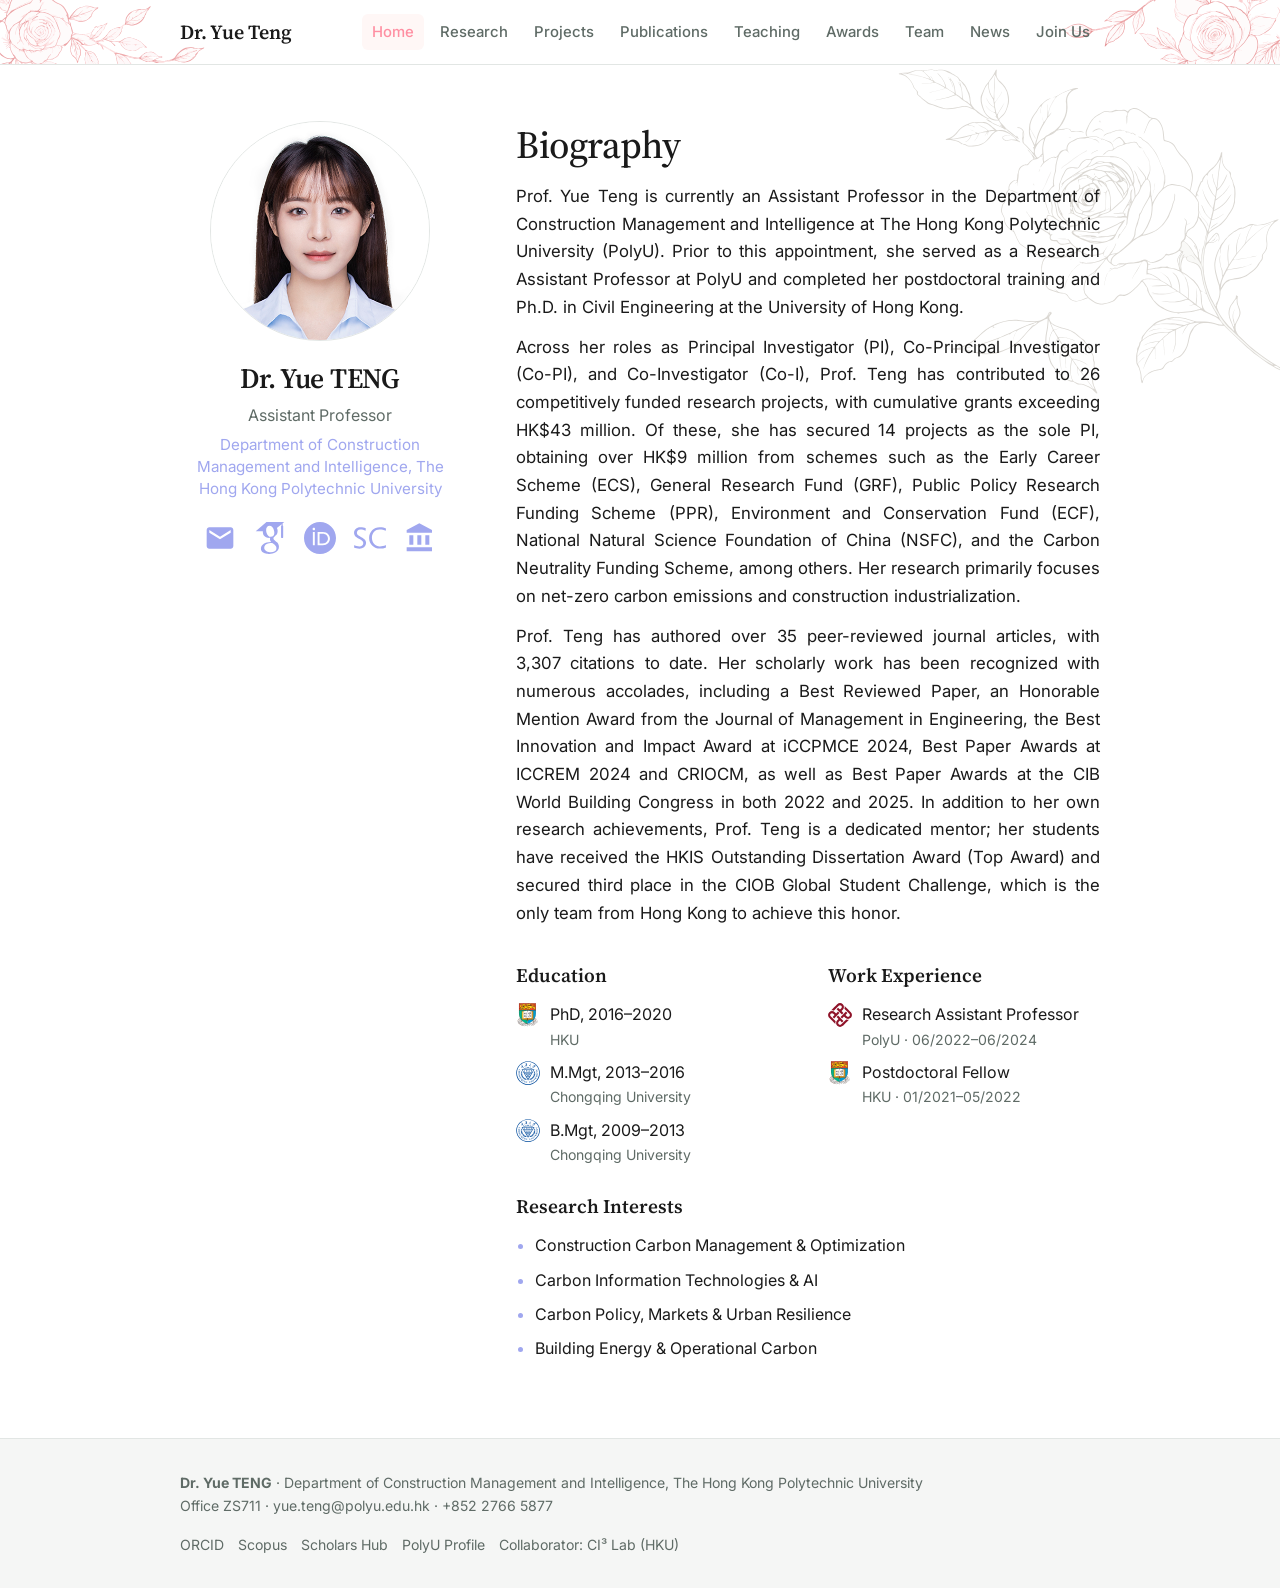
==== index.html @ 6ed1e872 "Footer: label the CI³ Lab (HKU) link as Collaborator Co-Authored-By: Claude Opus 5.5 <noreply@anthro" ====
<!DOCTYPE html>
<html lang="en">
<head>
  <meta charset="utf-8">
  <meta name="viewport" content="width=device-width, initial-scale=1">
  <title>Dr. Yue Teng | PolyU</title>
  <meta name="description" content="Dr. Yue Teng, Assistant Professor at The Hong Kong Polytechnic University. Research on zero carbon buildings, prefabrication and modular integrated construction.">
  <link rel="icon" type="image/svg+xml" href="assets/img/favicon.svg">
  <link rel="preconnect" href="https://fonts.googleapis.com">
  <link rel="preconnect" href="https://fonts.gstatic.com" crossorigin>
  <link href="https://fonts.googleapis.com/css2?family=Inter:wght@400;500;600&family=Source+Serif+4:opsz,wght@8..60,500;8..60,600&display=swap" rel="stylesheet">
  <link rel="stylesheet" href="css/style.css">
</head>
<body class="page-home">
  <header class="site-header">
    <div class="container nav-wrap">
      <a class="brand" href="index.html">Dr. Yue Teng</a>
      <button class="nav-toggle" aria-label="Toggle menu" aria-expanded="false">&#9776;</button>
      <nav class="site-nav" aria-label="Main">
        <a href="index.html">Home</a>
        <a href="research.html">Research</a>
        <a href="projects.html">Projects</a>
        <a href="publications.html">Publications</a>
        <a href="teaching.html">Teaching</a>
        <a href="awards.html">Awards</a>
        <a href="team.html">Team</a>
        <a href="news.html">News</a>
        <a href="join.html">Join Us</a>
      </nav>
    </div>
  </header>

  <main class="container home">
    <section class="home-about">
      <div class="profile">
        <img src="assets/img/yue-teng.jpg" alt="Portrait of Dr. Yue Teng">
        <h1>Dr. Yue TENG</h1>
        <div class="role">Assistant Professor</div>
        <div class="dept">Department of Construction Management and Intelligence, The Hong Kong Polytechnic University</div>
        <div class="profile-links">
          <a href="mailto:yue.teng@polyu.edu.hk" aria-label="Email" title="Email"><svg viewBox="0 0 24 24" aria-hidden="true"><path d="M20 4H4c-1.1 0-1.99.9-1.99 2L2 18c0 1.1.9 2 2 2h16c1.1 0 2-.9 2-2V6c0-1.1-.9-2-2-2zm0 4l-8 5-8-5V6l8 5 8-5v2z"/></svg></a>
          <a href="https://scholar.google.com/citations?user=ohpjk2kAAAAJ&amp;hl=en" target="_blank" rel="noopener" aria-label="Google Scholar" title="Google Scholar"><svg viewBox="0 64 384 384" aria-hidden="true"><path d="M 343.8,106.7 V 79.4 L 363.5,64 H 149.6 L 20.5,176.3 h 85.7 c -0.2,2.1 -0.2,4 -0.2,6.2 0,20.8 7.2,38.1 21.7,51.9 14.5,13.8 32.3,20.6 53.3,20.6 4.9,0 9.8,-0.4 14.4,-1 -2.9,6.5 -4.4,12.5 -4.4,18.1 0,9.9 4.5,20.4 13.5,31.6 -39.2,2.7 -68.1,9.7 -86.4,21.2 -10.5,6.5 -19,14.7 -25.4,24.5 -6.4,9.9 -9.6,20.5 -9.6,32 0,9.6 2.1,18.3 6.2,26.1 4.2,7.7 9.6,14.1 16.3,19 6.7,5 14.5,9.1 23.2,12.5 8.7,3.3 17.4,5.7 26.1,7.1 8.6,1.3 17.2,2 25.7,2 13.5,0 27,-1.7 40.5,-5.2 13.6,-3.5 26.3,-8.6 38.2,-15.5 11.9,-6.8 21.5,-16.1 28.9,-27.7 7.4,-11.7 11.1,-24.8 11.1,-39.3 0,-11 -2.2,-21 -6.8,-30.1 -4.5,-9.1 -9.9,-16.5 -16.5,-22.3 -6.5,-5.8 -13,-11.2 -19.5,-16 -6.5,-4.8 -12,-9.8 -16.5,-14.8 -4.5,-5 -6.7,-10.1 -6.7,-15 0,-4.9 1.7,-9.7 5.2,-14.3 3.5,-4.6 7.7,-9 12.6,-13.3 4.9,-4.2 9.9,-9 14.8,-14.1 4.9,-5.1 9.1,-11.8 12.6,-20 3.5,-8.2 5.2,-17.4 5.2,-27.8 0,-13.5 -2.5,-24.5 -7.5,-33.3 -0.6,-1 -1.2,-1.8 -1.9,-3 l 56.9,-46.7 v 17.1 c -7.4,0.9 -6.6,5.3 -6.6,10.6 v 128.7 c 0,6 4.9,10.8 10.8,10.8 h 4 c 6,0 10.8,-4.9 10.8,-10.8 V 117.3 c 0,-5.3 0.8,-9.7 -6.6,-10.6 z M 236.4,329.1 c 1.1,0.8 3.7,2.8 7.7,6 4,3.2 6.8,5.7 8.3,7.4 1.4,1.7 3.6,4.2 6.4,7.5 2.8,3.4 4.7,6.3 5.7,8.7 1,2.5 2,5.5 3,8.9 1,3.4 1.5,7 1.5,10.6 0,17 -6.6,29.7 -19.7,37.9 -13.1,8.2 -28.8,12.3 -46.9,12.3 -9.2,0 -18.2,-1.1 -27.1,-3.2 -8.8,-2.1 -17.3,-5.3 -25.4,-9.6 -8.1,-4.3 -14.6,-10.2 -19.5,-17.8 -4.9,-7.6 -7.4,-16.4 -7.4,-26.2 0,-10.3 2.8,-19.3 8.4,-26.9 5.6,-7.6 12.9,-13.4 22,-17.3 9.1,-3.9 18.2,-6.7 27.6,-8.4 9.3,-1.7 18.8,-2.6 28.4,-2.6 4.5,0 7.9,0.3 10.4,0.7 0.5,0.2 3,2.1 7.7,5.6 4.7,3.5 7.6,5.6 8.8,6.4 z m -3.4,-100.6 c -7.4,8.9 -17.7,13.3 -31,13.3 -11.9,0 -22.3,-4.8 -31.3,-14.3 -9,-9.5 -15.4,-20.3 -19.3,-32.4 -3.9,-12.1 -5.9,-24 -5.9,-35.6 0,-13.7 3.6,-25.4 10.8,-35 7.2,-9.6 17.5,-14.5 30.9,-14.5 11.9,0 22.4,5 31.4,15.2 9.1,10.1 15.6,21.4 19.5,34 3.9,12.5 5.9,24.5 5.9,36 0,13.4 -3.7,24.6 -11.1,33.5 z"/></svg></a>
          <a href="https://orcid.org/0000-0002-0333-639X" target="_blank" rel="noopener" aria-label="ORCID" title="ORCID"><svg viewBox="0 0 24 24" aria-hidden="true"><path d="M12 0C5.372 0 0 5.372 0 12s5.372 12 12 12 12-5.372 12-12S18.628 0 12 0zM7.369 4.378c.525 0 .947.431.947.947s-.422.947-.947.947a.95.95 0 0 1-.947-.947c0-.525.422-.947.947-.947zm-.722 3.038h1.444v10.041H6.647V7.416zm3.562 0h3.9c3.712 0 5.344 2.653 5.344 5.025 0 2.578-2.016 5.025-5.325 5.025h-3.919V7.416zm1.444 1.303v7.444h2.297c3.272 0 4.022-2.484 4.022-3.722 0-2.016-1.284-3.722-4.097-3.722h-2.222z"/></svg></a>
          <a href="https://www.scopus.com/authid/detail.uri?authorId=56400158400" target="_blank" rel="noopener" aria-label="Scopus" title="Scopus"><svg viewBox="0 0 24 24" aria-hidden="true"><path d="M24 19.059l-.14-1.777c-1.426.772-2.945 1.076-4.465 1.076-3.319 0-5.96-2.782-5.96-6.475 0-3.903 2.595-6.31 5.633-6.31 1.917 0 3.39.303 4.792 1.075L24 4.895c-1.286-.608-2.337-.889-4.698-.889-4.534 0-7.97 3.53-7.97 8.017 0 5.12 4.09 7.924 7.9 7.924 1.916 0 3.506-.257 4.768-.888zm-14.954-3.46c0-2.22-1.964-3.225-3.857-4.347C3.716 10.364 2.15 9.756 2.15 8.12c0-1.215.889-2.548 2.642-2.548 1.519 0 2.57.234 3.903 1.029l.117-1.847c-1.239-.514-2.127-.748-4.137-.748C1.8 4.006.047 5.876.047 8.26c0 2.384 2.103 3.413 4.02 4.581 1.426.865 2.922 1.45 2.922 2.992 0 1.496-1.333 2.571-2.922 2.571-1.566 0-2.594-.35-3.786-1.075L0 19.176c1.215.56 2.454.818 4.16.818 2.385 0 4.885-1.473 4.885-4.395z"/></svg></a>
          <a href="https://www.polyu.edu.hk/cmi/people/academic-staff/dr-yue-teng/" target="_blank" rel="noopener" aria-label="PolyU Profile" title="PolyU Profile"><svg viewBox="0 0 24 24" aria-hidden="true"><path d="M4 10v7h3v-7H4zm6 0v7h3v-7h-3zM2 22h19v-3H2v3zm14-12v7h3v-7h-3zm-4.5-9L2 6v2h19V6l-9.5-5z"/></svg></a>
        </div>
      </div>
      <div class="bio">
        <h2>Biography</h2>
        <p>
          Prof. Yue Teng is currently an Assistant Professor in the Department of Construction Management and Intelligence
          at The Hong Kong Polytechnic University (PolyU). Prior to this appointment, she served as a Research Assistant
          Professor at PolyU and completed her postdoctoral training and Ph.D. in Civil Engineering at the University of Hong Kong.
        </p>
        <p>
          Across her roles as Principal Investigator (PI), Co-Principal Investigator (Co-PI), and Co-Investigator (Co-I),
          Prof. Teng has contributed to 26 competitively funded research projects, with cumulative grants exceeding HK$43 million.
          Of these, she has secured 14 projects as the sole PI, obtaining over HK$9 million from schemes such as the Early Career
          Scheme (ECS), General Research Fund (GRF), Public Policy Research Funding Scheme (PPR), Environment and Conservation
          Fund (ECF), National Natural Science Foundation of China (NSFC), and the Carbon Neutrality Funding Scheme, among others.
          Her research primarily focuses on net-zero carbon emissions and construction industrialization.
        </p>
        <p>
          <!-- The citation count is refreshed daily from Google Scholar (data/scholar.json). -->
          Prof. Teng has authored over 35 peer-reviewed journal articles, with <span id="scholar-citations">3,304</span>
          citations to date. Her scholarly work has been recognized with numerous accolades, including a Best Reviewed Paper,
          an Honorable Mention Award from the Journal of Management in Engineering, the Best Innovation and Impact Award at
          iCCPMCE 2024, Best Paper Awards at ICCREM 2024 and CRIOCM, as well as Best Paper Awards at the CIB World Building
          Congress in both 2022 and 2025. In addition to her own research achievements, Prof. Teng is a dedicated mentor; her
          students have received the HKIS Outstanding Dissertation Award (Top Award) and secured third place in the CIOB Global
          Student Challenge, which is the only team from Hong Kong to achieve this honor.
        </p>
        <div class="bio-facts">
          <div>
            <h3>Education</h3>
            <ul class="edu-list">
              <li><img class="edu-logo" src="assets/img/logos/hku.svg" alt="" width="24" height="24"><div>PhD, 2016–2020 <span class="where">HKU</span></div></li>
              <li><img class="edu-logo" src="assets/img/logos/cqu.svg" alt="" width="24" height="24"><div>M.Mgt, 2013–2016 <span class="where">Chongqing University</span></div></li>
              <li><img class="edu-logo" src="assets/img/logos/cqu.svg" alt="" width="24" height="24"><div>B.Mgt, 2009–2013 <span class="where">Chongqing University</span></div></li>
            </ul>
          </div>
          <div>
            <h3>Work Experience</h3>
            <ul class="edu-list">
              <li><img class="edu-logo" src="assets/img/logos/polyu.svg" alt="" width="24" height="24"><div>Research Assistant Professor <span class="where">PolyU · <span class="nowrap">06/2022–06/2024</span></span></div></li>
              <li><img class="edu-logo" src="assets/img/logos/hku.svg" alt="" width="24" height="24"><div>Postdoctoral Fellow <span class="where">HKU · <span class="nowrap">01/2021–05/2022</span></span></div></li>
            </ul>
          </div>
          <div>
            <h3>Research Interests</h3>
            <ul class="interest-list">
              <li><a href="research.html#construction-carbon">Construction Carbon Management &amp; Optimization</a></li>
              <li><a href="research.html#carbon-information">Carbon Information Technologies &amp; AI</a></li>
              <li><a href="research.html#carbon-policy">Carbon Policy, Markets &amp; Urban Resilience</a></li>
              <li><a href="research.html#building-energy">Building Energy &amp; Operational Carbon</a></li>
            </ul>
          </div>
        </div>
      </div>
    </section>
  </main>

  <footer class="site-footer">
    <div class="container footer-wrap">
      <div>
        <div><strong>Dr. Yue TENG</strong> · Department of Construction Management and Intelligence, The Hong Kong Polytechnic University</div>
        <div>Office ZS711 · <a href="mailto:yue.teng@polyu.edu.hk">yue.teng@polyu.edu.hk</a> · +852 2766 5877</div>
      </div>
      <div class="footer-links">
        <a href="https://orcid.org/0000-0002-0333-639X" target="_blank" rel="noopener">ORCID</a>
        <a href="https://www.scopus.com/authid/detail.uri?authorId=56400158400" target="_blank" rel="noopener">Scopus</a>
        <a href="https://research.polyu.edu.hk/en/persons/yue-teng" target="_blank" rel="noopener">Scholars Hub</a>
        <a href="https://www.polyu.edu.hk/cmi/people/academic-staff/dr-yue-teng/" target="_blank" rel="noopener">PolyU Profile</a>
        <a href="https://cicubelab.civil.hku.hk/" target="_blank" rel="noopener" title="Collaborator: CI³ Lab, The University of Hong Kong">Collaborator: CI³ Lab (HKU)</a>
      </div>
    </div>
  </footer>

  <script src="js/config.js"></script>
  <script src="js/csv.js"></script>
  <script src="js/data.js"></script>
  <script src="js/main.js"></script>
</body>
</html>
---- css/style.css ----
/* ==========================================================================
   Dr. Yue Teng — site styles
   Edit the variables in :root to change colours and fonts site-wide.
   ========================================================================== */

:root {
  --accent: #a0a7ef;
  --accent-soft: #f4f8fe;
  --accent-text: #a0a7ef;
  --nav-active: #ff8fa2;
  --nav-active-bg: #fff7f6;
  --bg: #ffffff;
  --bg-alt: #f5f6f5;
  --text: #1a1a1a;
  --muted: #5f6b66;
  --line: #e2e6e4;
  --card: #ffffff;
  --skeleton: #eceeed;
  --font-body:
    "Inter", system-ui, -apple-system, "Segoe UI", Roboto, "Helvetica Neue",
    Arial, sans-serif;
  --font-head: "Source Serif 4", Georgia, "Times New Roman", serif;
  --radius: 10px;
  --container: 960px;
}

@media (prefers-color-scheme: dark) {
  :root:not([data-theme="light"]) {
    --accent: #a0a7ef;
    --accent-soft: #1f2238;
    --accent-text: #c3c8f7;
    --nav-active: #ff8fa2;
    --nav-active-bg: #3a2228;
    --bg: #101413;
    --bg-alt: #171d1b;
    --text: #e8ebea;
    --muted: #9aa5a0;
    --line: #262e2b;
    --card: #151b19;
    --skeleton: #222a27;
  }
}

/* The Awards page keeps the original green accent. */
.page-awards {
  --accent: #1f4d3a;
  --accent-soft: #e4efe9;
  --accent-text: #17392b;
}
@media (prefers-color-scheme: dark) {
  :root:not([data-theme="light"]) .page-awards {
    --accent: #7fc4a4;
    --accent-soft: #1d2f27;
    --accent-text: #a9dcc4;
  }
}

*,
*::before,
*::after {
  box-sizing: border-box;
}

html {
  scroll-behavior: smooth;
  -webkit-text-size-adjust: 100%;
}

body {
  margin: 0;
  background: var(--bg);
  color: var(--text);
  font-family: var(--font-body);
  font-size: 16px;
  line-height: 1.65;
  -webkit-font-smoothing: antialiased;
  /* column layout keeps the footer at the bottom of the window on short pages */
  display: flex;
  flex-direction: column;
  min-height: 100vh;
}

h1,
h2,
h3,
h4 {
  font-family: var(--font-head);
  font-weight: 600;
  line-height: 1.25;
  margin: 0 0 0.5em;
  color: var(--text);
}
h1 {
  font-size: 2.4rem;
  letter-spacing: -0.01em;
}
h2 {
  font-size: 1.6rem;
  margin-top: 0;
}
h3 {
  font-size: 1.2rem;
}

p {
  margin: 0 0 1em;
}
a {
  color: var(--accent);
  text-decoration: none;
}
a:hover {
  text-decoration: underline;
  text-underline-offset: 3px;
}
img {
  max-width: 100%;
  display: block;
}
ul {
  padding-left: 1.2em;
}
small,
.muted {
  color: var(--muted);
}

.container {
  max-width: var(--container);
  margin: 0 auto;
  padding: 0 20px;
}

/* --------------------------------------------------------------------------
   Header / navigation
   -------------------------------------------------------------------------- */

.site-header {
  border-bottom: 1px solid var(--line);
  background: var(--bg);
  position: sticky;
  top: 0;
  z-index: 10;
}

/* Floral pattern at both ends of the header, fading towards the middle.
   One image holds both sprays: its left end shows on the left, its right end
   on the right. */
.site-header::before,
.site-header::after {
  content: "";
  position: absolute;
  top: 0;
  bottom: 0;
  left: 0;
  width: min(50%, 300px);
  z-index: -1;
  background: url("../assets/img/header-floral.svg") no-repeat left top -78px /
    auto 210px;
  -webkit-mask-image: linear-gradient(to right, #000 65%, transparent);
  mask-image: linear-gradient(to right, #000 65%, transparent);
  pointer-events: none;
}
.site-header::after {
  left: auto;
  right: 0;
  background-position: right top -50px;
  -webkit-mask-image: linear-gradient(to left, #000 65%, transparent);
  mask-image: linear-gradient(to left, #000 65%, transparent);
}

/* Home page: a faint rose in the top right corner, behind the content. */
.page-home {
  position: relative;
}
.page-home::before {
  content: "";
  position: absolute;
  top: 64px;
  right: 0;
  width: min(60%, 400px);
  aspect-ratio: 852 / 724;
  z-index: -1;
  background: url("../assets/img/home-floral.svg") no-repeat right top / contain;
  pointer-events: none;
}

/* Dark theme: invert the patterns so their near-white ground turns black, and
   screen them onto the page so only the flowers show. */
@media (prefers-color-scheme: dark) {
  :root:not([data-theme="light"]) .site-header::before,
  :root:not([data-theme="light"]) .site-header::after,
  :root:not([data-theme="light"]) .page-home::before {
    filter: invert(1) hue-rotate(180deg) brightness(2.2);
    mix-blend-mode: screen;
  }
}

.nav-wrap {
  display: flex;
  align-items: center;
  justify-content: space-between;
  height: 64px;
}

.brand {
  font-family: var(--font-head);
  font-size: 1.25rem;
  font-weight: 600;
  color: var(--text);
}
.brand:hover {
  text-decoration: none;
  color: var(--nav-active);
}

.site-nav {
  display: flex;
  gap: 6px;
}
.site-nav a {
  color: var(--muted);
  font-size: 0.93rem;
  font-weight: 500;
  padding: 6px 10px;
  border-radius: 6px;
}
.site-nav a:hover {
  color: var(--text);
  background: var(--bg-alt);
  text-decoration: none;
}
.site-nav a.active {
  color: var(--nav-active);
  background: var(--nav-active-bg);
}

.nav-toggle {
  display: none;
  background: none;
  border: 1px solid var(--line);
  border-radius: 6px;
  padding: 6px 10px;
  color: var(--text);
  font-size: 1.1rem;
  cursor: pointer;
}

/* Nine nav links need about 880px beside the brand; collapse to the menu button below that */
@media (max-width: 900px) {
  .nav-toggle {
    display: inline-block;
  }
  .site-nav {
    display: none;
    position: absolute;
    left: 0;
    right: 0;
    top: 64px;
    flex-direction: column;
    gap: 0;
    background: var(--bg);
    border-bottom: 1px solid var(--line);
    padding: 8px 12px 12px;
  }
  .site-nav.open {
    display: flex;
  }
  .site-nav a {
    padding: 10px 12px;
  }
}

/* --------------------------------------------------------------------------
   Layout helpers
   -------------------------------------------------------------------------- */

/* main.container, not main: .container's own padding would otherwise win on specificity */
main.container {
  flex: 1 0 auto;
  width: 100%;
  padding-top: 48px;
  padding-bottom: 72px;
}
main.container > :last-child {
  margin-bottom: 0;
}
@media (max-width: 768px) {
  main.container {
    padding-top: 32px;
    padding-bottom: 56px;
  }
}

.section {
  margin-bottom: 56px;
}
.section-head {
  display: flex;
  align-items: baseline;
  justify-content: space-between;
  gap: 16px;
  padding-bottom: 10px;
  margin-bottom: 22px;
  position: relative;
}
/* Divider under section headings and year / status group headings: a grey rule ending in a rose at the right.
   The rule sits 41px down the 60px-high image, so the image hangs 19px below. */
.section-head::after,
.year-group > h3::after {
  content: "";
  position: absolute;
  left: 0;
  right: 0;
  bottom: -19px;
  height: 60px;
  background: url("../assets/img/section-divider.svg") no-repeat right top /
    auto 60px;
  pointer-events: none;
}
/* Dark theme: invert the grey drawing so it reads as a faint sketch on the dark ground. */
@media (prefers-color-scheme: dark) {
  :root:not([data-theme="light"]) .section-head::after,
  :root:not([data-theme="light"]) .year-group > h3::after {
    filter: invert(1) brightness(1.5);
  }
}
/* Small screens: a smaller rose, and room beside it so a long heading does not run under it. */
@media (max-width: 600px) {
  .section-head::after,
  .year-group > h3::after {
    height: 40px;
    bottom: -13px;
    background-size: auto 40px;
  }
  .section-head h2 {
    padding-right: 88px;
  }
}
.section-head h2 {
  margin: 0;
}
.section-head .more {
  font-size: 0.9rem;
  white-space: nowrap;
}

.page-title {
  margin-bottom: 6px;
}
.page-title + .filters,
.page-title + .section {
  margin-top: 24px;
}
.page-intro {
  color: var(--muted);
  margin-bottom: 40px;
  font-size: 1.05rem;
}

/* Long-form paragraphs are justified. Phones get ragged-right text: a
   phone-width justified column opens wide gaps between words. */
.bio p,
.page-intro.justified,
.research-point p,
.project .desc,
.project-details p {
  text-align: justify;
}
@media (max-width: 768px) {
  .bio p,
  .page-intro.justified,
  .research-point p,
  .project .desc,
  .project-details p {
    text-align: left;
  }
}

.grid-2 {
  display: grid;
  grid-template-columns: 1fr 1fr;
  gap: 28px;
}
.grid-3 {
  display: grid;
  grid-template-columns: repeat(3, 1fr);
  gap: 20px;
}
@media (max-width: 768px) {
  .grid-2,
  .grid-3 {
    grid-template-columns: 1fr;
  }
}

.tag {
  display: inline-block;
  font-size: 0.78rem;
  font-weight: 500;
  padding: 3px 10px;
  border-radius: 999px;
  background: var(--accent-soft);
  color: var(--accent-text);
  margin: 0 6px 6px 0;
  line-height: 1.5;
}
.tags-lg .tag {
  font-size: 1rem;
  padding: 6px 16px;
  margin: 0 10px 10px 0;
}

.card {
  background: var(--card);
  border: 1px solid var(--line);
  border-radius: var(--radius);
  padding: 20px 22px;
}

.btn {
  display: inline-block;
  padding: 8px 16px;
  border-radius: 6px;
  border: 1px solid var(--accent);
  color: var(--accent);
  font-size: 0.9rem;
  font-weight: 500;
  background: transparent;
  cursor: pointer;
}
.btn:hover {
  background: var(--accent);
  color: #fff;
  text-decoration: none;
}
.btn.primary {
  background: var(--accent);
  color: #fff;
}
.btn.primary:hover {
  opacity: 0.9;
}
.btn-row {
  display: flex;
  flex-wrap: wrap;
  gap: 10px;
  margin-top: 18px;
}

/* --------------------------------------------------------------------------
   Home: profile column + biography
   -------------------------------------------------------------------------- */

main.home {
  padding: 56px 20px 72px;
}

.home-about {
  display: grid;
  grid-template-columns: 280px minmax(0, 1fr);
  gap: 28px 56px;
  align-items: start;
}

.profile {
  text-align: center;
}
.profile img {
  width: 220px;
  height: 220px;
  margin: 0 auto 20px;
  object-fit: cover;
  object-position: top;
  border-radius: 50%;
  border: 1px solid var(--line);
}
.profile h1 {
  font-size: 1.75rem;
  margin-bottom: 6px;
}
.profile .role {
  color: var(--muted);
}
.profile .dept {
  color: var(--accent);
  font-size: 0.95rem;
  line-height: 1.45;
  margin-top: 6px;
}
.profile-links {
  display: flex;
  flex-wrap: wrap;
  justify-content: center;
  gap: 6px;
  margin-top: 16px;
}
.profile-links a {
  padding: 6px;
  border-radius: 8px;
  color: var(--accent);
}
.profile-links a:hover {
  background: var(--accent-soft);
}
.profile-links svg {
  display: block;
  width: 32px;
  height: 32px;
  fill: currentColor;
}

.bio h2 {
  font-size: 2.4rem;
  font-weight: 500;
  letter-spacing: -0.01em;
  margin-bottom: 14px;
}
.bio p {
  margin: 0;
  font-size: 1.05rem;
}
.bio p + p {
  margin-top: 12px;
}
.bio-facts {
  display: grid;
  grid-template-columns: 1fr 1fr;
  gap: 24px 40px;
  margin-top: 36px;
}
.bio-facts > div {
  min-width: 0;
}
.bio-facts h3 {
  margin-bottom: 10px;
}

.interest-list {
  margin: 0;
}
.interest-list li {
  padding: 4px 0;
  white-space: nowrap;
}
.interest-list li::marker {
  color: var(--accent);
}
.interest-list a {
  color: inherit;
}
.interest-list a:hover {
  color: var(--accent);
}

.edu-list {
  list-style: none;
  padding: 0;
  margin: 0;
}
.edu-list li {
  display: grid;
  grid-template-columns: 24px 1fr;
  gap: 10px;
  padding: 4px 0;
}
.edu-list .where {
  display: block;
  color: var(--muted);
  font-size: 0.88rem;
}
.edu-list .nowrap {
  white-space: nowrap;
}
.edu-logo {
  width: 24px;
  height: 24px;
  margin-top: 2px;
  object-fit: contain;
}
@media (max-width: 768px) {
  main.home {
    padding: 32px 20px 56px;
  }
  .home-about {
    grid-template-columns: 1fr;
  }
  .profile img {
    width: 160px;
    height: 160px;
  }
  .bio h2 {
    font-size: 1.9rem;
  }
  .bio-facts {
    grid-template-columns: 1fr;
    margin-top: 28px;
  }
  .interest-list li {
    white-space: normal;
  }
  h1 {
    font-size: 2rem;
  }
}

/* Awards: centred heading, then cards with the certificate on the right */
.awards-head {
  text-align: center;
  margin-bottom: 40px;
}
.awards-head .page-intro {
  margin-bottom: 0;
}
.award-list {
  list-style: none;
  padding: 0;
  margin: 0;
  display: grid;
  grid-template-columns: 1fr 1fr;
  gap: 28px;
}
.award {
  display: flex;
  align-items: flex-start;
  justify-content: space-between;
  gap: 18px;
  background: var(--card);
  border: 1px solid var(--line);
  border-radius: 16px;
  padding: 22px 24px;
  box-shadow:
    0 14px 34px rgba(0, 0, 0, 0.09),
    0 2px 6px rgba(0, 0, 0, 0.05);
}
.award h2 {
  font-size: 1.1rem;
  margin: 0 0 4px;
}
.award dl {
  margin: 0;
  font-size: 0.9rem;
}
.award dl div {
  margin-top: 8px;
}
.award dt {
  display: inline;
  color: var(--muted);
  margin-right: 4px;
}
.award dd {
  display: inline;
  margin: 0;
}
.award .note {
  color: var(--muted);
  font-size: 0.85rem;
  margin: 10px 0 0;
}
.award-thumb {
  flex: 0 0 96px;
  border-radius: 8px;
  overflow: hidden;
  background: #fff;
  box-shadow: 0 5px 14px rgba(0, 0, 0, 0.18);
}
.award-thumb img {
  width: 100%;
  max-height: 132px;
  object-fit: contain;
}
.award-thumb.placeholder {
  display: grid;
  place-items: center;
  height: 120px;
  background: var(--nav-active-bg);
  color: var(--accent);
  box-shadow: none;
}
.award-thumb svg {
  width: 34px;
  height: 34px;
  fill: none;
  stroke: currentColor;
  stroke-width: 1.4;
  stroke-linecap: round;
  stroke-linejoin: round;
}
@media (max-width: 768px) {
  .award-list {
    grid-template-columns: 1fr;
    gap: 20px;
  }
}
@media (max-width: 420px) {
  .award {
    padding: 18px;
    gap: 14px;
  }
  .award-thumb {
    flex-basis: 76px;
  }
  .award-thumb.placeholder {
    height: 96px;
  }
}

.link-list {
  list-style: none;
  padding: 0;
  margin: 0;
  display: flex;
  flex-wrap: wrap;
  gap: 8px 18px;
}
.link-list a {
  font-weight: 500;
}

/* --------------------------------------------------------------------------
   Publications
   -------------------------------------------------------------------------- */

.filters {
  display: flex;
  flex-wrap: wrap;
  gap: 8px;
  margin-bottom: 28px;
}
.filters button {
  font: inherit;
  font-size: 0.85rem;
  font-weight: 500;
  padding: 6px 14px;
  border-radius: 999px;
  border: 1px solid var(--line);
  background: transparent;
  color: var(--muted);
  cursor: pointer;
}
.filters button:hover {
  border-color: var(--accent);
  color: var(--accent);
}
.filters button.active {
  background: var(--accent);
  border-color: var(--accent);
  color: #fff;
}

.year-group {
  margin-bottom: 32px;
}
.year-group > h3 {
  font-family: var(--font-body);
  font-size: 0.85rem;
  font-weight: 600;
  letter-spacing: 0.08em;
  text-transform: uppercase;
  color: var(--muted);
  padding-bottom: 6px;
  margin-bottom: 22px;
  position: relative; /* rose divider, see .section-head::after */
}

.pub-list {
  list-style: none;
  padding: 0;
  margin: 0;
}
/* Journal-style references with a hanging indent. */
.pub {
  padding: 7px 0 7px 1.6em;
  text-indent: -1.6em;
  overflow-wrap: anywhere;
}
.pub em {
  font-style: italic;
}
.pub strong {
  font-weight: 600;
}

/* --------------------------------------------------------------------------
   Projects
   -------------------------------------------------------------------------- */

.project-list {
  list-style: none;
  padding: 0;
  margin: 0;
  display: grid;
  gap: 16px;
}
.project h3 {
  margin: 4px 0 6px;
  font-size: 1.15rem;
}
.project .meta {
  color: var(--muted);
  font-size: 0.9rem;
  margin-bottom: 8px;
}
.project .desc {
  margin: 0;
  font-size: 0.95rem;
}
.project .tag {
  margin-bottom: 4px;
}
.project-toggle {
  display: flex;
  align-items: flex-start;
  justify-content: space-between;
  gap: 12px;
  width: 100%;
  padding: 0;
  border: 0;
  background: none;
  color: inherit;
  font: inherit;
  text-align: left;
  cursor: pointer;
}
.project-toggle:hover {
  text-decoration: underline;
  text-underline-offset: 3px;
}
.project-toggle svg {
  flex: none;
  width: 20px;
  height: 20px;
  margin-top: 3px;
  fill: none;
  stroke: currentColor;
  stroke-width: 2;
  stroke-linecap: round;
  stroke-linejoin: round;
  transition: transform 0.15s;
}
.project-toggle[aria-expanded="true"] svg {
  transform: rotate(180deg);
}
.project-details {
  margin-top: 14px;
  padding-top: 14px;
  border-top: 1px solid var(--line);
}
.project-details p {
  margin: 0 0 12px;
  font-size: 0.95rem;
}
/* never wider than the file itself, so small figures from the Sheet are not upscaled */
.project-details img {
  display: block;
  width: auto;
  max-width: 100%;
  height: auto;
  margin: 8px auto 0;
  border: 1px solid var(--line);
  border-radius: 8px;
}

/* --------------------------------------------------------------------------
   Teaching
   -------------------------------------------------------------------------- */

.course-code {
  font-size: 0.8rem;
  font-weight: 600;
  letter-spacing: 0.05em;
  color: var(--text);
  margin-bottom: 4px;
}
/* Titles and in-text links that read as body text: black, underlined on hover. */
.more-link,
.project h3 a,
.pub a,
.news-item a.title,
.join p a {
  color: var(--text);
}
.join p a {
  text-decoration: underline;
  text-underline-offset: 3px;
}

.course h3 {
  margin-bottom: 6px;
}
.course .level {
  color: var(--muted);
  font-size: 0.85rem;
}

.interest-icon {
  display: block;
  width: 40px;
  height: 40px;
  padding: 9px;
  margin-bottom: 12px;
  border-radius: 10px;
  background: var(--accent-soft);
  color: var(--accent-text);
  fill: none;
  stroke: currentColor;
  stroke-width: 1.8;
  stroke-linecap: round;
  stroke-linejoin: round;
}
.interest h3 {
  margin-bottom: 8px;
}
.interest h3:last-child {
  margin-bottom: 0;
}
.interest p {
  margin: 0;
  font-size: 0.95rem;
}
.interest[id] {
  scroll-margin-top: 84px;
}
/* "More" on a research theme card links to that theme's own page */
.more-link {
  display: inline-flex;
  align-items: center;
  gap: 2px;
  margin-top: 4px;
  font-size: 0.95rem;
  font-weight: 500;
}
.more-link svg {
  width: 18px;
  height: 18px;
  fill: none;
  stroke: currentColor;
  stroke-width: 2;
  stroke-linecap: round;
  stroke-linejoin: round;
}

/* theme page (research-*.html): one row per research point, figure on the left, optional h2 title and description on the right */
.back-link {
  display: inline-block;
  margin-bottom: 12px;
  font-size: 0.95rem;
}
.research-point {
  display: grid;
  grid-template-columns: 2fr 3fr;
  gap: 36px;
  align-items: start;
  padding: 28px 0;
  border-top: 1px solid var(--line);
}
.research-point:last-child {
  border-bottom: 1px solid var(--line);
}
.research-point h2 {
  margin: 0 0 10px;
  font-size: 1.6rem;
  line-height: 1.25;
}
.research-point p {
  margin: 0;
  font-size: 1.02rem;
}
.research-point img {
  width: 100%;
  height: auto;
  border: 1px solid var(--line);
  border-radius: 8px;
  background: #fff;
}
@media (max-width: 768px) {
  .research-point {
    grid-template-columns: 1fr;
    gap: 14px;
    padding: 20px 0;
  }
}

/* --------------------------------------------------------------------------
   Team
   -------------------------------------------------------------------------- */

.member-group {
  margin-bottom: 36px;
}
.member-group h3 {
  font-family: var(--font-body);
  font-size: 0.85rem;
  font-weight: 600;
  letter-spacing: 0.08em;
  text-transform: uppercase;
  color: var(--muted);
  margin-bottom: 14px;
}
.members {
  display: grid;
  grid-template-columns: repeat(auto-fill, minmax(300px, 1fr));
  gap: 22px;
}

.member {
  display: flex;
  gap: 16px;
  align-items: flex-start;
}
.avatar {
  flex: 0 0 96px;
  width: 96px;
  height: 96px;
  border-radius: 50%;
  border: 1px solid var(--line);
  object-fit: cover;
  background: var(--accent-soft);
  color: var(--accent-text);
  display: flex;
  align-items: center;
  justify-content: center;
  font-family: var(--font-head);
  font-weight: 600;
  font-size: 1.7rem;
}
.member .name {
  font-weight: 600;
}
.member .name a {
  color: inherit;
}
.member .name a:hover {
  color: var(--accent);
}
.member .role {
  color: var(--muted);
  font-size: 0.88rem;
}
.member .bio {
  font-size: 0.92rem;
  margin: 4px 0 0;
}
.member .bio a {
  color: inherit;
}
.member .bio a:hover {
  color: var(--accent);
}
.member .email {
  font-size: 0.85rem;
}
.member .email a {
  color: var(--text);
}

/* --------------------------------------------------------------------------
   News timeline
   -------------------------------------------------------------------------- */

.timeline {
  list-style: none;
  padding: 0;
  margin: 0;
}
.news-item {
  display: grid;
  grid-template-columns: 120px 1fr;
  gap: 20px;
  padding: 18px 0;
  border-bottom: 1px solid var(--line);
}
.news-item:last-child {
  border-bottom: 0;
}
.news-item .date {
  color: var(--muted);
  font-size: 0.88rem;
  padding-top: 3px;
}
.news-item .title {
  font-weight: 600;
  font-size: 1.02rem;
  margin-bottom: 4px;
  display: block;
}
.news-item .desc {
  margin: 0;
  font-size: 0.95rem;
}
.news-item .tag {
  margin: 0 0 6px;
}
.news-item img {
  margin-top: 12px;
  border-radius: 8px;
  max-height: 320px;
  width: auto;
}
@media (max-width: 600px) {
  .news-item {
    grid-template-columns: 1fr;
    gap: 4px;
  }
}

/* --------------------------------------------------------------------------
   Loading / empty states
   -------------------------------------------------------------------------- */

.skeleton {
  display: block;
  height: 14px;
  border-radius: 4px;
  background: var(--skeleton);
  margin: 12px 0;
}
.skeleton.w60 {
  width: 60%;
}
.skeleton.w80 {
  width: 80%;
}
.notice {
  color: var(--muted);
  font-size: 0.92rem;
  padding: 12px 0;
}

/* --------------------------------------------------------------------------
   Footer
   -------------------------------------------------------------------------- */

.site-footer {
  border-top: 1px solid var(--line);
  background: var(--bg-alt);
  padding: 32px 0;
  color: var(--muted);
  font-size: 0.88rem;
}
.footer-wrap {
  display: flex;
  flex-wrap: wrap;
  justify-content: space-between;
  gap: 16px;
}
.footer-wrap a {
  color: var(--muted);
}
.footer-wrap a:hover {
  color: var(--accent);
}
.footer-links {
  display: flex;
  flex-wrap: wrap;
  gap: 14px;
}
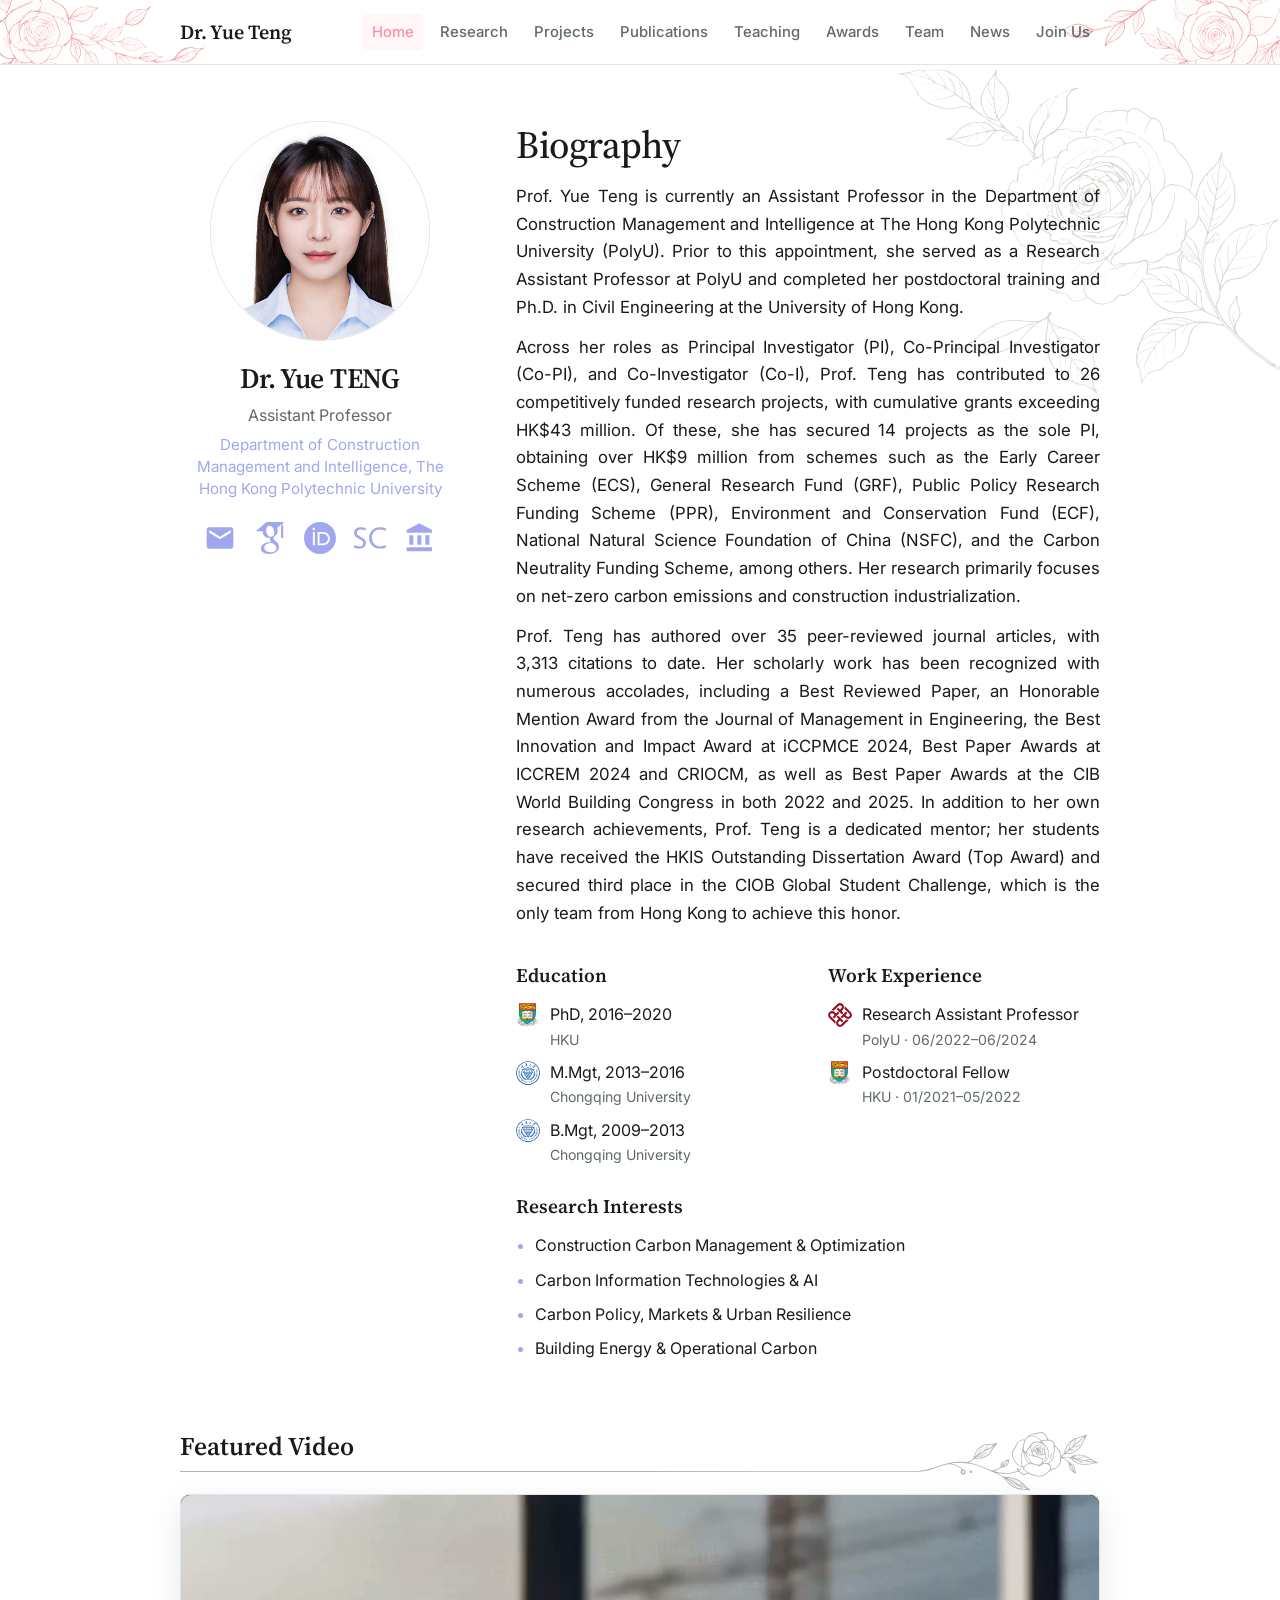
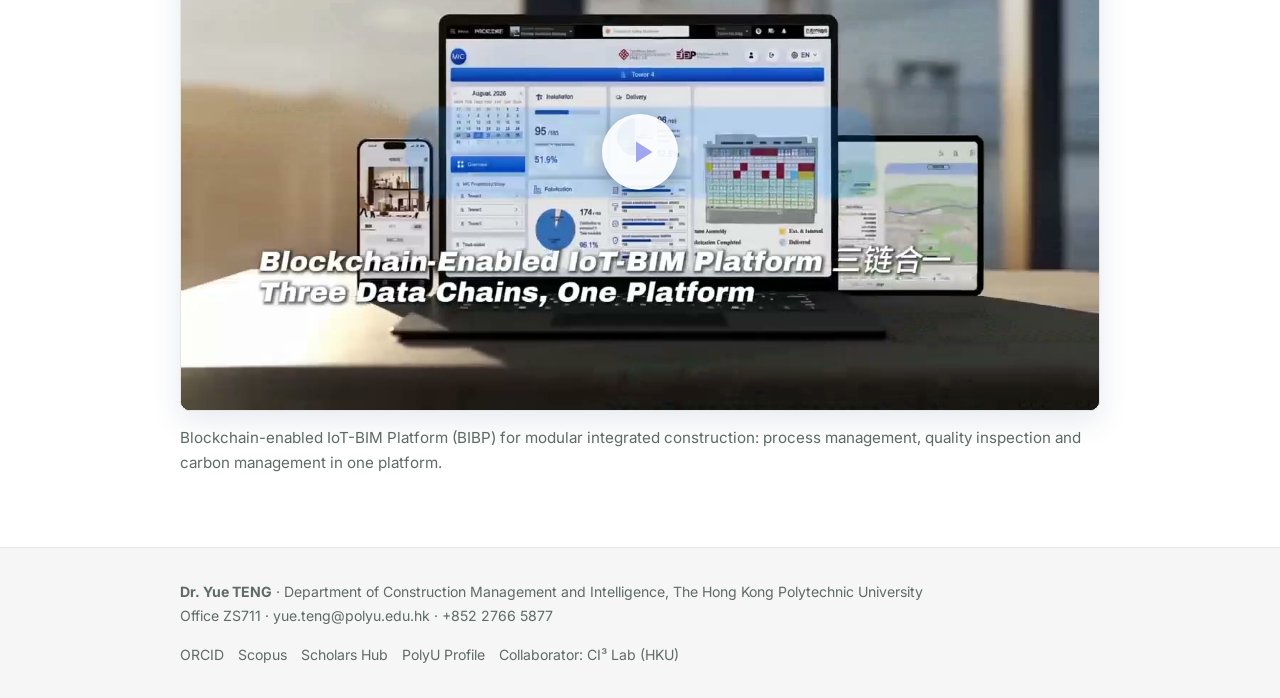
==== commit 321c3f50: "Home: featured BIBP platform video below the biography, click to play Co-Authored-By: Claude Opus 5." ====
--- a/index.html
+++ b/index.html
@@ -98,6 +98,15 @@
         </div>
       </div>
     </section>
+
+    <section class="home-video">
+      <div class="section-head"><h2>Featured Video</h2></div>
+      <figure class="video-frame">
+        <video src="assets/video/bibp-demo.mp4" poster="assets/video/bibp-demo-poster.jpg" preload="none" playsinline></video>
+        <button class="video-play" type="button" aria-label="Play video"><svg viewBox="0 0 24 24" aria-hidden="true"><path d="M8 5v14l11-7z"/></svg></button>
+      </figure>
+      <p class="video-caption">Blockchain-enabled IoT-BIM Platform (BIBP) for modular integrated construction: process management, quality inspection and carbon management in one platform.</p>
+    </section>
   </main>
 
   <footer class="site-footer">
--- a/css/style.css
+++ b/css/style.css
@@ -578,9 +578,76 @@
   margin-top: 2px;
   object-fit: contain;
 }
+/* Featured video: 16:9, poster with a play button until clicked, then the native controls. */
+.home-video {
+  margin-top: 64px;
+}
+.video-frame {
+  position: relative;
+  margin: 0;
+  aspect-ratio: 16 / 9;
+  border-radius: var(--radius);
+  overflow: hidden;
+  background: #000;
+  border: 1px solid var(--line);
+  box-shadow: 0 10px 30px rgba(60, 70, 120, 0.12);
+}
+.video-frame video {
+  display: block;
+  width: 100%;
+  height: 100%;
+  object-fit: cover;
+}
+.video-play {
+  position: absolute;
+  inset: 0;
+  margin: auto;
+  width: 76px;
+  height: 76px;
+  display: grid;
+  place-items: center;
+  border: 0;
+  border-radius: 50%;
+  background: rgba(255, 255, 255, 0.9);
+  color: var(--accent);
+  box-shadow: 0 6px 20px rgba(0, 0, 0, 0.25);
+  cursor: pointer;
+  transition: transform 0.2s ease, background 0.2s ease;
+}
+.video-play svg {
+  width: 36px;
+  height: 36px;
+  margin-left: 4px;
+  fill: currentColor;
+}
+.video-play:hover,
+.video-play:focus-visible {
+  transform: scale(1.08);
+  background: #fff;
+}
+.video-frame.is-playing .video-play {
+  display: none;
+}
+.video-caption {
+  margin: 14px 0 0;
+  color: var(--muted);
+  font-size: 0.95rem;
+}
+
 @media (max-width: 768px) {
   main.home {
     padding: 32px 20px 56px;
+  }
+  .home-video {
+    margin-top: 44px;
+  }
+  .video-play {
+    width: 60px;
+    height: 60px;
+  }
+  .video-play svg {
+    width: 28px;
+    height: 28px;
   }
   .home-about {
     grid-template-columns: 1fr;
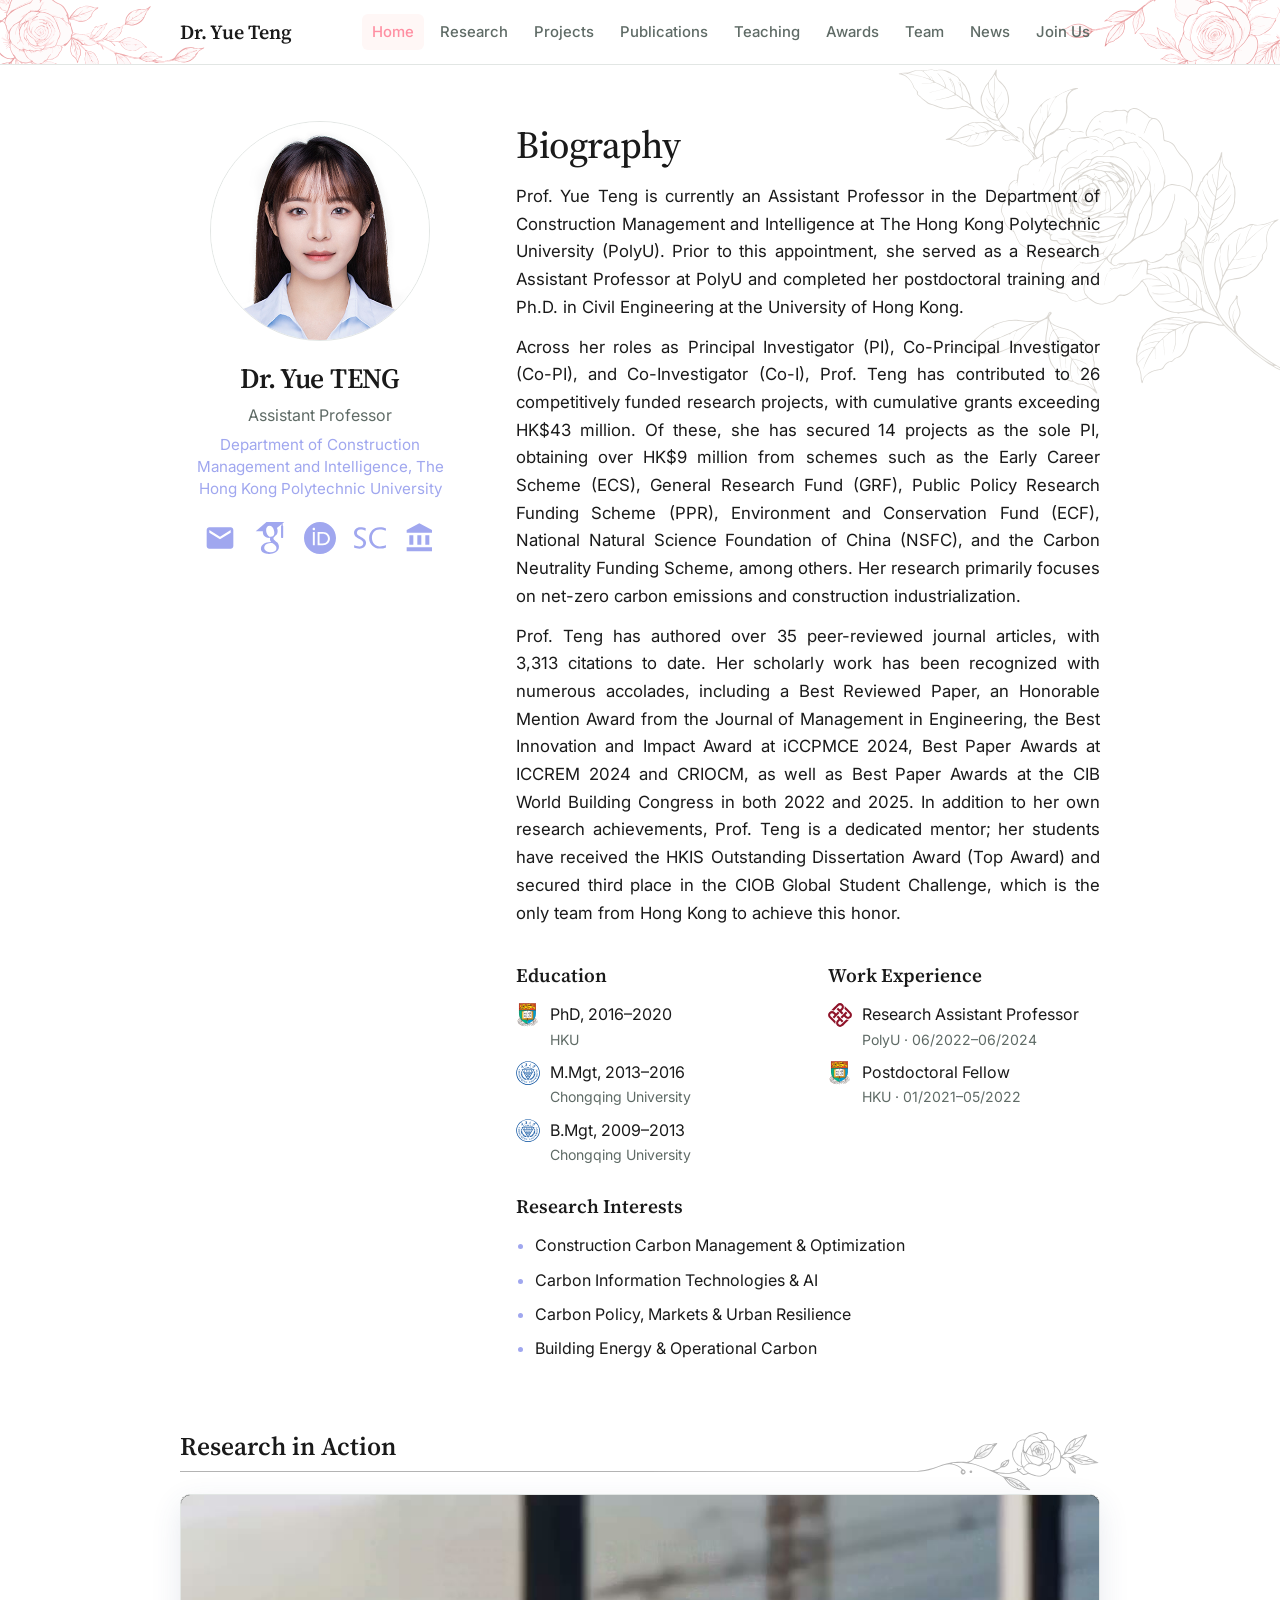
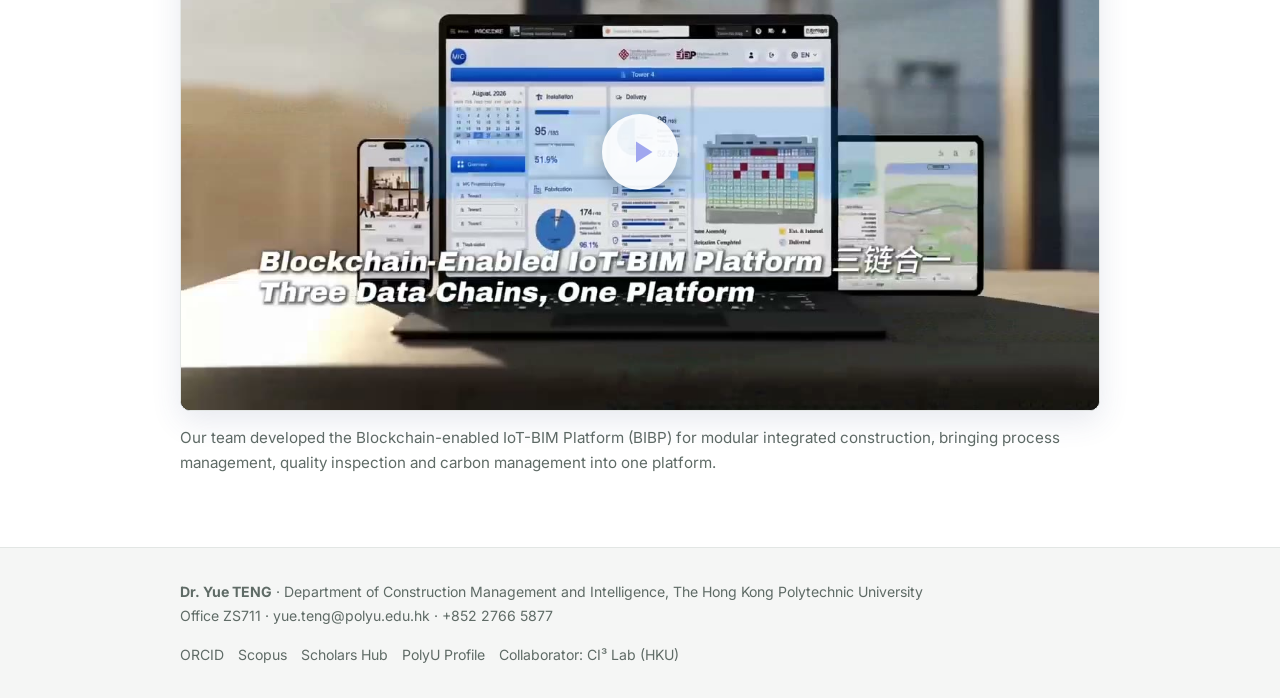
==== commit b60704f9: "Home: rename Featured Video to Research in Action, team-voiced caption Co-Authored-By: Claude Opus 5" ====
--- a/index.html
+++ b/index.html
@@ -100,12 +100,12 @@
     </section>
 
     <section class="home-video">
-      <div class="section-head"><h2>Featured Video</h2></div>
+      <div class="section-head"><h2>Research in Action</h2></div>
       <figure class="video-frame">
         <video src="assets/video/bibp-demo.mp4" poster="assets/video/bibp-demo-poster.jpg" preload="none" playsinline></video>
         <button class="video-play" type="button" aria-label="Play video"><svg viewBox="0 0 24 24" aria-hidden="true"><path d="M8 5v14l11-7z"/></svg></button>
       </figure>
-      <p class="video-caption">Blockchain-enabled IoT-BIM Platform (BIBP) for modular integrated construction: process management, quality inspection and carbon management in one platform.</p>
+      <p class="video-caption">Our team developed the Blockchain-enabled IoT-BIM Platform (BIBP) for modular integrated construction, bringing process management, quality inspection and carbon management into one platform.</p>
     </section>
   </main>
 
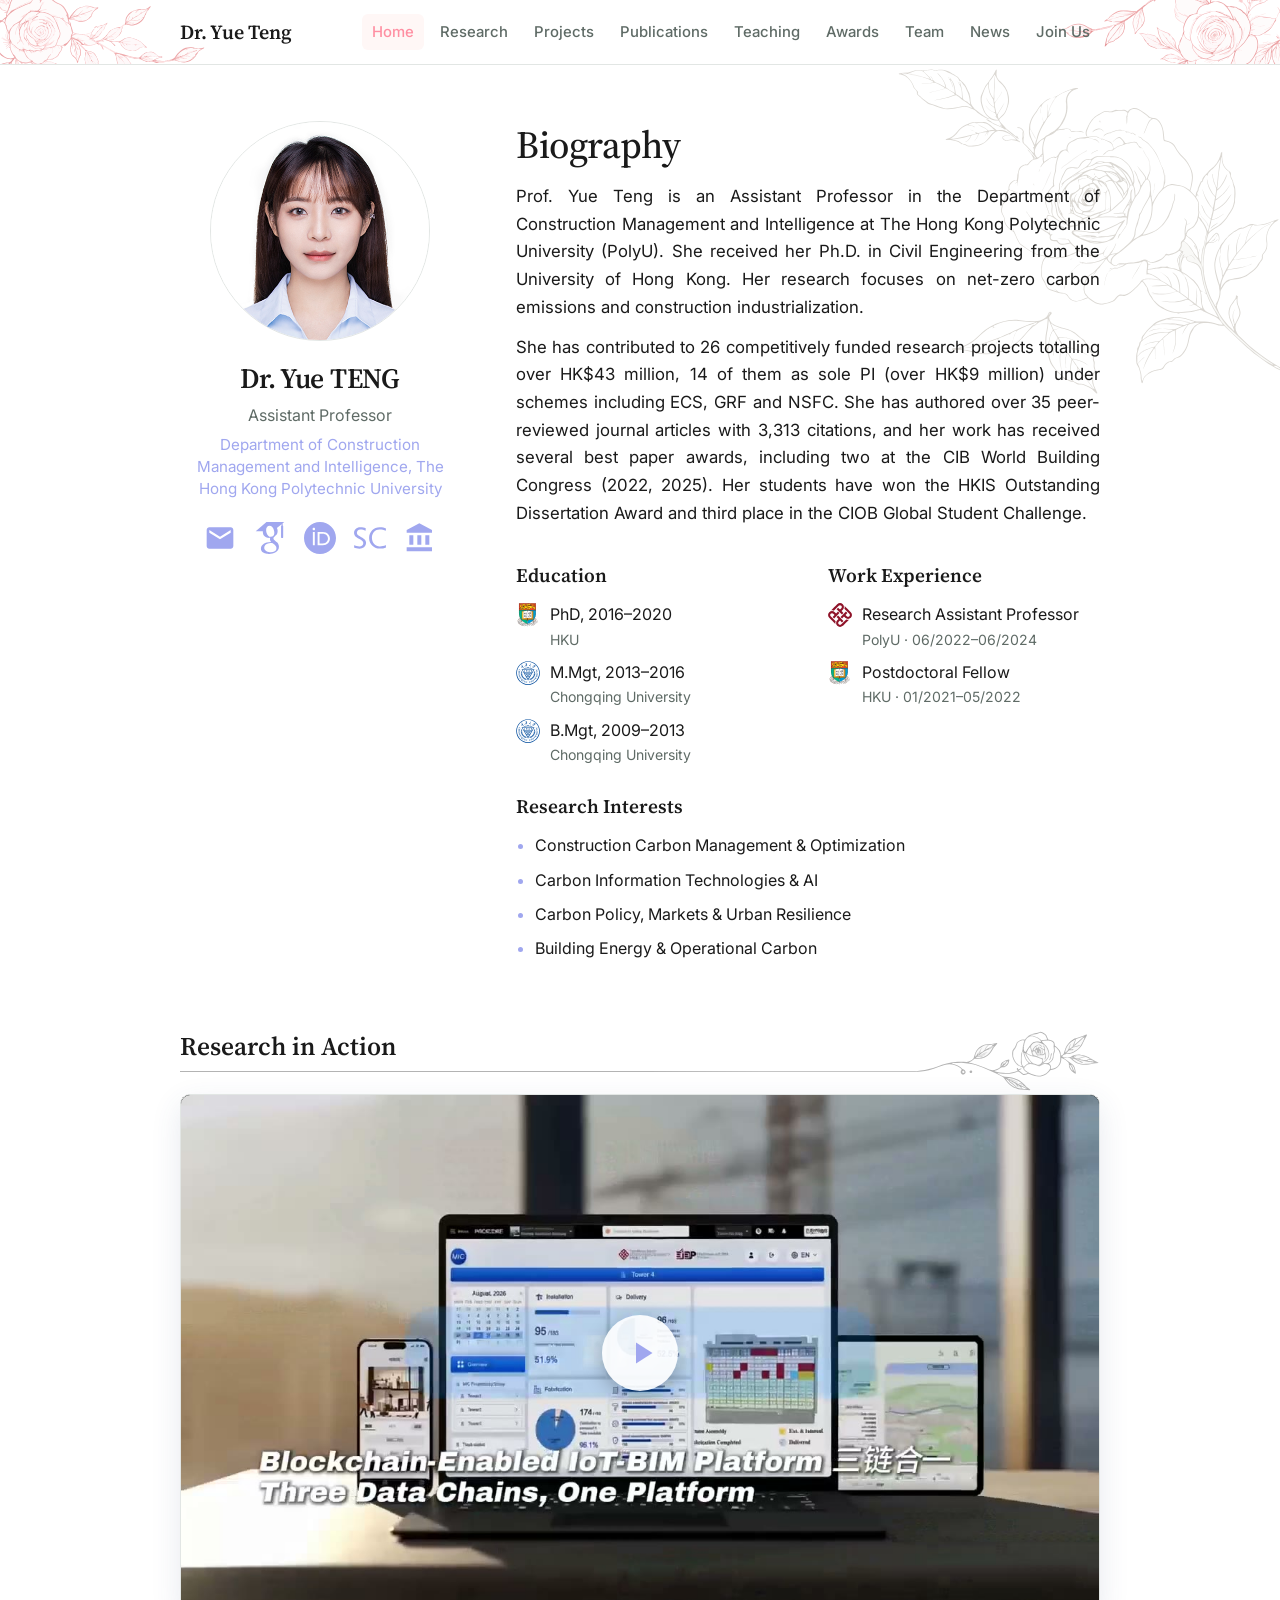
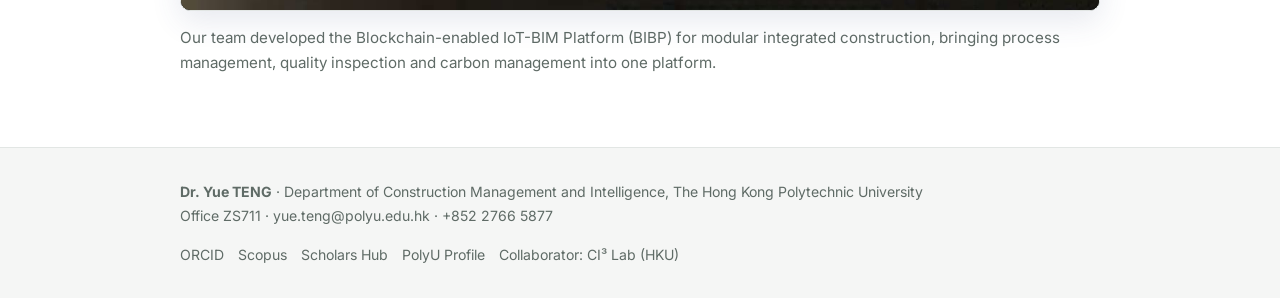
==== commit e9ba5ddd: "Home: shorten the biography to two paragraphs Co-Authored-By: Claude Opus 5.5 <noreply@anthropic.com" ====
--- a/index.html
+++ b/index.html
@@ -48,27 +48,17 @@
       <div class="bio">
         <h2>Biography</h2>
         <p>
-          Prof. Yue Teng is currently an Assistant Professor in the Department of Construction Management and Intelligence
-          at The Hong Kong Polytechnic University (PolyU). Prior to this appointment, she served as a Research Assistant
-          Professor at PolyU and completed her postdoctoral training and Ph.D. in Civil Engineering at the University of Hong Kong.
-        </p>
-        <p>
-          Across her roles as Principal Investigator (PI), Co-Principal Investigator (Co-PI), and Co-Investigator (Co-I),
-          Prof. Teng has contributed to 26 competitively funded research projects, with cumulative grants exceeding HK$43 million.
-          Of these, she has secured 14 projects as the sole PI, obtaining over HK$9 million from schemes such as the Early Career
-          Scheme (ECS), General Research Fund (GRF), Public Policy Research Funding Scheme (PPR), Environment and Conservation
-          Fund (ECF), National Natural Science Foundation of China (NSFC), and the Carbon Neutrality Funding Scheme, among others.
-          Her research primarily focuses on net-zero carbon emissions and construction industrialization.
+          Prof. Yue Teng is an Assistant Professor in the Department of Construction Management and Intelligence at
+          The Hong Kong Polytechnic University (PolyU). She received her Ph.D. in Civil Engineering from the University of
+          Hong Kong. Her research focuses on net-zero carbon emissions and construction industrialization.
         </p>
         <p>
           <!-- The citation count is refreshed daily from Google Scholar (data/scholar.json). -->
-          Prof. Teng has authored over 35 peer-reviewed journal articles, with <span id="scholar-citations">3,304</span>
-          citations to date. Her scholarly work has been recognized with numerous accolades, including a Best Reviewed Paper,
-          an Honorable Mention Award from the Journal of Management in Engineering, the Best Innovation and Impact Award at
-          iCCPMCE 2024, Best Paper Awards at ICCREM 2024 and CRIOCM, as well as Best Paper Awards at the CIB World Building
-          Congress in both 2022 and 2025. In addition to her own research achievements, Prof. Teng is a dedicated mentor; her
-          students have received the HKIS Outstanding Dissertation Award (Top Award) and secured third place in the CIOB Global
-          Student Challenge, which is the only team from Hong Kong to achieve this honor.
+          She has contributed to 26 competitively funded research projects totalling over HK$43 million, 14 of them as sole
+          PI (over HK$9 million) under schemes including ECS, GRF and NSFC. She has authored over 35 peer-reviewed journal
+          articles with <span id="scholar-citations">3,313</span> citations, and her work has received several best paper
+          awards, including two at the CIB World Building Congress (2022, 2025). Her students have won the HKIS Outstanding
+          Dissertation Award and third place in the CIOB Global Student Challenge.
         </p>
         <div class="bio-facts">
           <div>
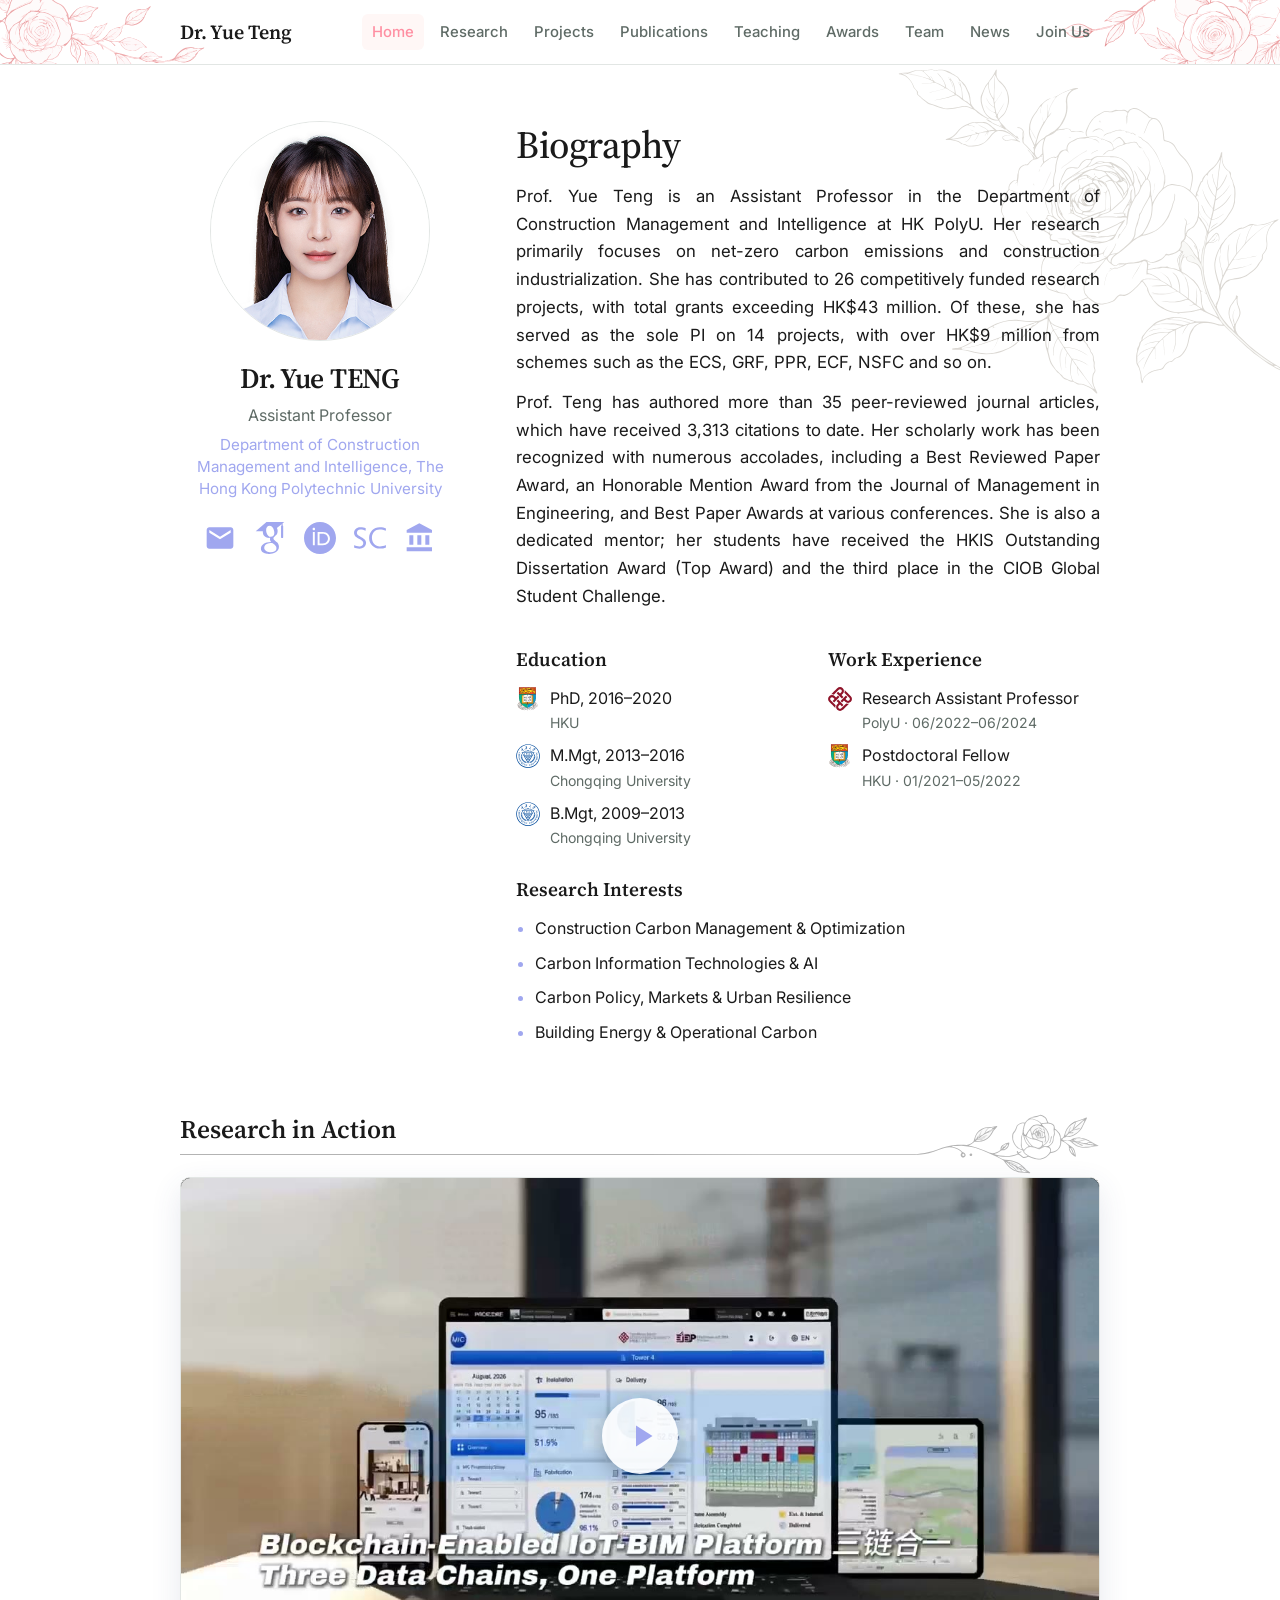
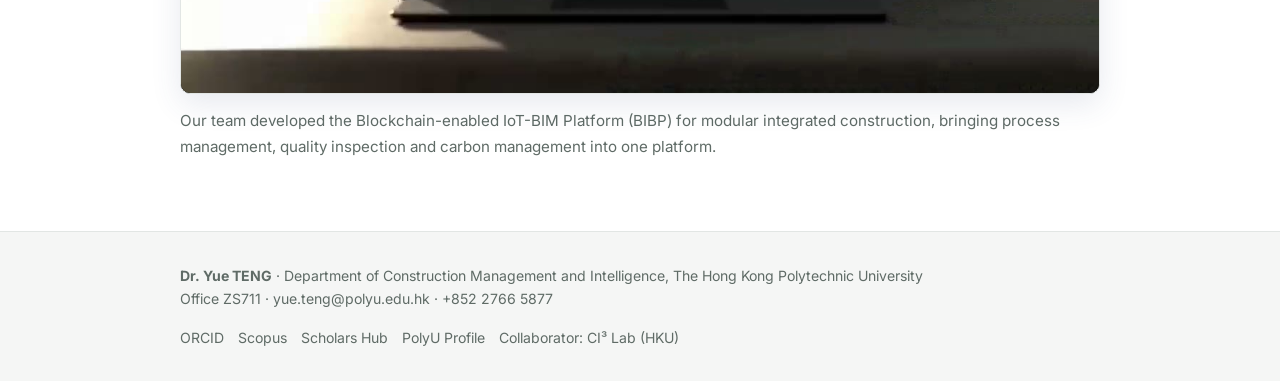
==== commit 68941924: "Home: replace the biography with the owner's new text Co-Authored-By: Claude Opus 5.5 <noreply@anthr" ====
--- a/index.html
+++ b/index.html
@@ -48,17 +48,20 @@
       <div class="bio">
         <h2>Biography</h2>
         <p>
-          Prof. Yue Teng is an Assistant Professor in the Department of Construction Management and Intelligence at
-          The Hong Kong Polytechnic University (PolyU). She received her Ph.D. in Civil Engineering from the University of
-          Hong Kong. Her research focuses on net-zero carbon emissions and construction industrialization.
+          Prof. Yue Teng is an Assistant Professor in the Department of Construction Management and Intelligence at HK
+          PolyU. Her research primarily focuses on net-zero carbon emissions and construction industrialization. She has
+          contributed to 26 competitively funded research projects, with total grants exceeding HK$43 million. Of these,
+          she has served as the sole PI on 14 projects, with over HK$9 million from schemes such as the ECS, GRF, PPR,
+          ECF, NSFC and so on.
         </p>
         <p>
           <!-- The citation count is refreshed daily from Google Scholar (data/scholar.json). -->
-          She has contributed to 26 competitively funded research projects totalling over HK$43 million, 14 of them as sole
-          PI (over HK$9 million) under schemes including ECS, GRF and NSFC. She has authored over 35 peer-reviewed journal
-          articles with <span id="scholar-citations">3,313</span> citations, and her work has received several best paper
-          awards, including two at the CIB World Building Congress (2022, 2025). Her students have won the HKIS Outstanding
-          Dissertation Award and third place in the CIOB Global Student Challenge.
+          Prof. Teng has authored more than 35 peer-reviewed journal articles, which have received
+          <span id="scholar-citations">3,313</span> citations to date. Her scholarly work has been recognized with
+          numerous accolades, including a Best Reviewed Paper Award, an Honorable Mention Award from the Journal of
+          Management in Engineering, and Best Paper Awards at various conferences. She is also a dedicated mentor; her
+          students have received the HKIS Outstanding Dissertation Award (Top Award) and the third place in the CIOB
+          Global Student Challenge.
         </p>
         <div class="bio-facts">
           <div>
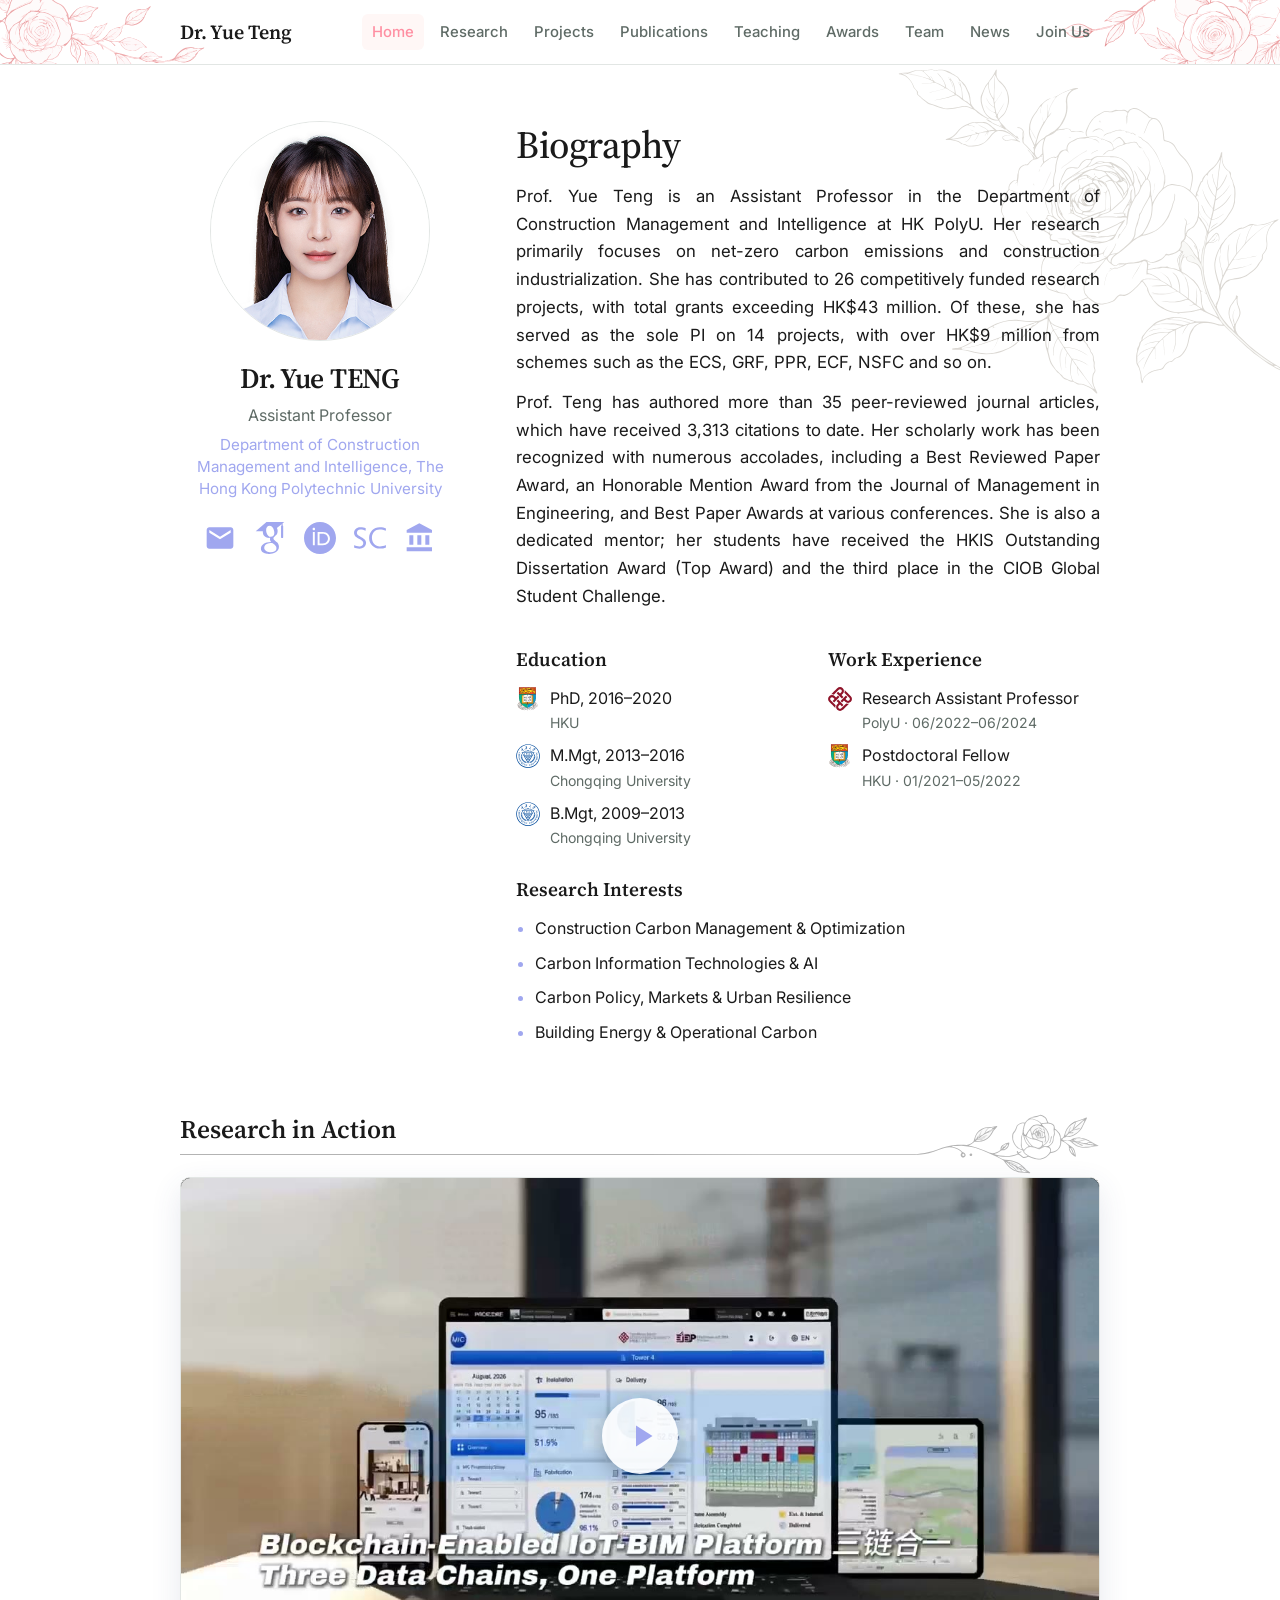
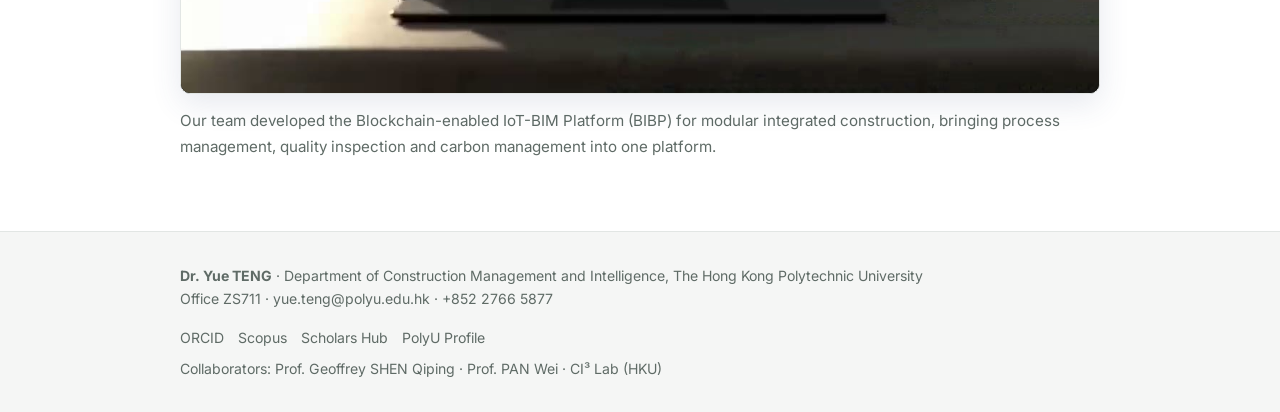
==== commit b7375612: "Footer: Collaborators line with Prof. Geoffrey Shen, Prof. Wei Pan and CI³ Lab Co-Authored-By: Claud" ====
--- a/index.html
+++ b/index.html
@@ -108,12 +108,19 @@
         <div><strong>Dr. Yue TENG</strong> · Department of Construction Management and Intelligence, The Hong Kong Polytechnic University</div>
         <div>Office ZS711 · <a href="mailto:yue.teng@polyu.edu.hk">yue.teng@polyu.edu.hk</a> · +852 2766 5877</div>
       </div>
-      <div class="footer-links">
-        <a href="https://orcid.org/0000-0002-0333-639X" target="_blank" rel="noopener">ORCID</a>
-        <a href="https://www.scopus.com/authid/detail.uri?authorId=56400158400" target="_blank" rel="noopener">Scopus</a>
-        <a href="https://research.polyu.edu.hk/en/persons/yue-teng" target="_blank" rel="noopener">Scholars Hub</a>
-        <a href="https://www.polyu.edu.hk/cmi/people/academic-staff/dr-yue-teng/" target="_blank" rel="noopener">PolyU Profile</a>
-        <a href="https://cicubelab.civil.hku.hk/" target="_blank" rel="noopener" title="Collaborator: CI³ Lab, The University of Hong Kong">Collaborator: CI³ Lab (HKU)</a>
+      <div class="footer-side">
+        <div class="footer-links">
+          <a href="https://orcid.org/0000-0002-0333-639X" target="_blank" rel="noopener">ORCID</a>
+          <a href="https://www.scopus.com/authid/detail.uri?authorId=56400158400" target="_blank" rel="noopener">Scopus</a>
+          <a href="https://research.polyu.edu.hk/en/persons/yue-teng" target="_blank" rel="noopener">Scholars Hub</a>
+          <a href="https://www.polyu.edu.hk/cmi/people/academic-staff/dr-yue-teng/" target="_blank" rel="noopener">PolyU Profile</a>
+        </div>
+        <div class="footer-collab">
+          Collaborators:
+          <a href="https://www.polyu.edu.hk/cmi/people/academic-staff/prof-geoffrey-qp-shen/" target="_blank" rel="noopener" title="The Hong Kong Polytechnic University">Prof. Geoffrey SHEN Qiping</a> ·
+          <a href="https://www.civil.hku.hk/wpan/" target="_blank" rel="noopener" title="The University of Hong Kong">Prof. PAN Wei</a> ·
+          <a href="https://cicubelab.civil.hku.hk/" target="_blank" rel="noopener" title="CI³ Lab, The University of Hong Kong">CI³ Lab (HKU)</a>
+        </div>
       </div>
     </div>
   </footer>
--- a/css/style.css
+++ b/css/style.css
@@ -1218,6 +1218,11 @@
 .footer-wrap a:hover {
   color: var(--accent);
 }
+.footer-side {
+  display: flex;
+  flex-direction: column;
+  gap: 8px;
+}
 .footer-links {
   display: flex;
   flex-wrap: wrap;
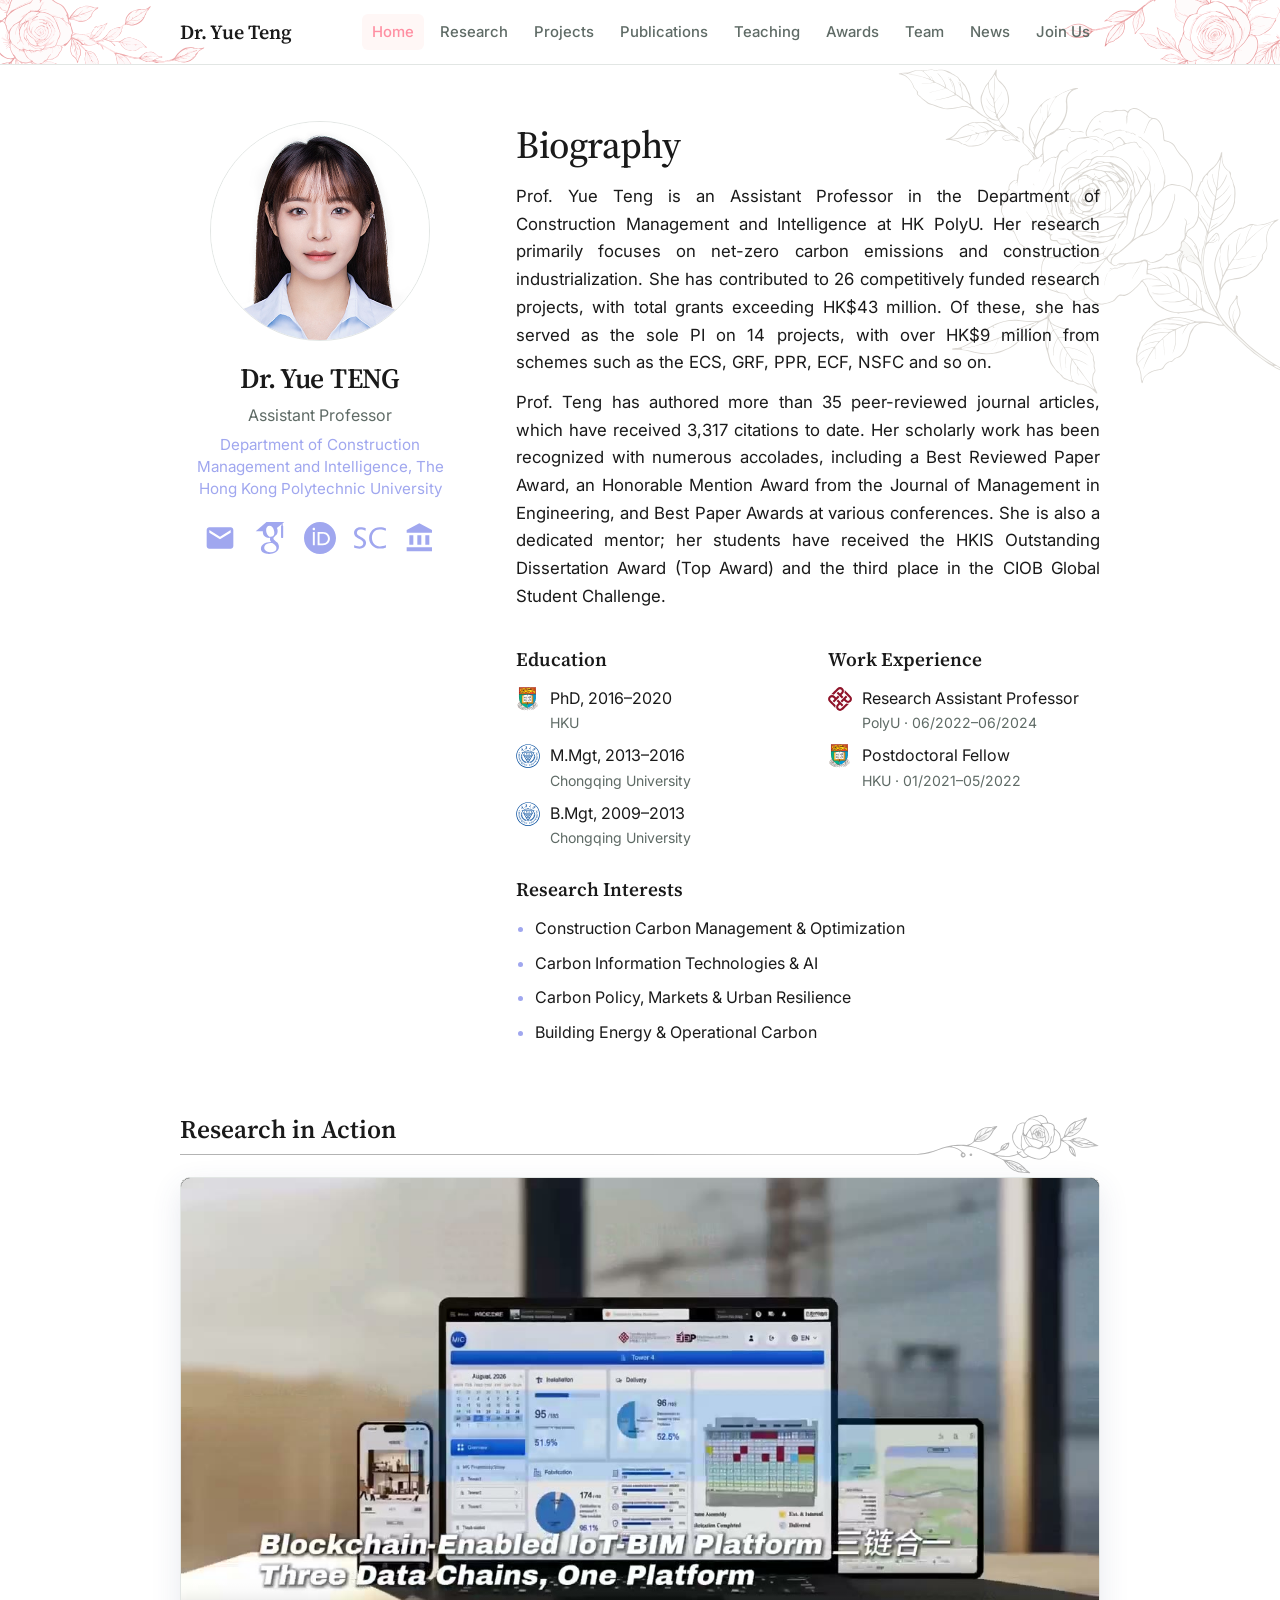
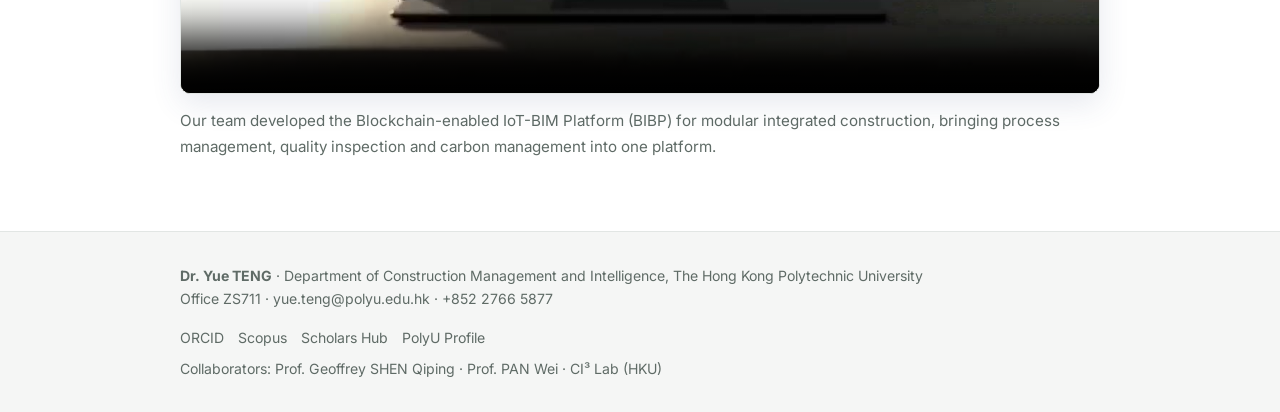
==== commit 3509e374: "Scholar: refresh the citation count every hour instead of four times a day Google Scholar answers 40" ====
--- a/index.html
+++ b/index.html
@@ -55,7 +55,7 @@
           ECF, NSFC and so on.
         </p>
         <p>
-          <!-- The citation count is refreshed daily from Google Scholar (data/scholar.json). -->
+          <!-- The citation count is refreshed hourly from Google Scholar (data/scholar.json). -->
           Prof. Teng has authored more than 35 peer-reviewed journal articles, which have received
           <span id="scholar-citations">3,313</span> citations to date. Her scholarly work has been recognized with
           numerous accolades, including a Best Reviewed Paper Award, an Honorable Mention Award from the Journal of
@@ -95,7 +95,7 @@
     <section class="home-video">
       <div class="section-head"><h2>Research in Action</h2></div>
       <figure class="video-frame">
-        <video src="assets/video/bibp-demo.mp4" poster="assets/video/bibp-demo-poster.jpg" preload="none" playsinline></video>
+        <video src="assets/video/bibp-demo.mp4" poster="assets/video/bibp-demo-poster.jpg" muted loop playsinline></video>
         <button class="video-play" type="button" aria-label="Play video"><svg viewBox="0 0 24 24" aria-hidden="true"><path d="M8 5v14l11-7z"/></svg></button>
       </figure>
       <p class="video-caption">Our team developed the Blockchain-enabled IoT-BIM Platform (BIBP) for modular integrated construction, bringing process management, quality inspection and carbon management into one platform.</p>
